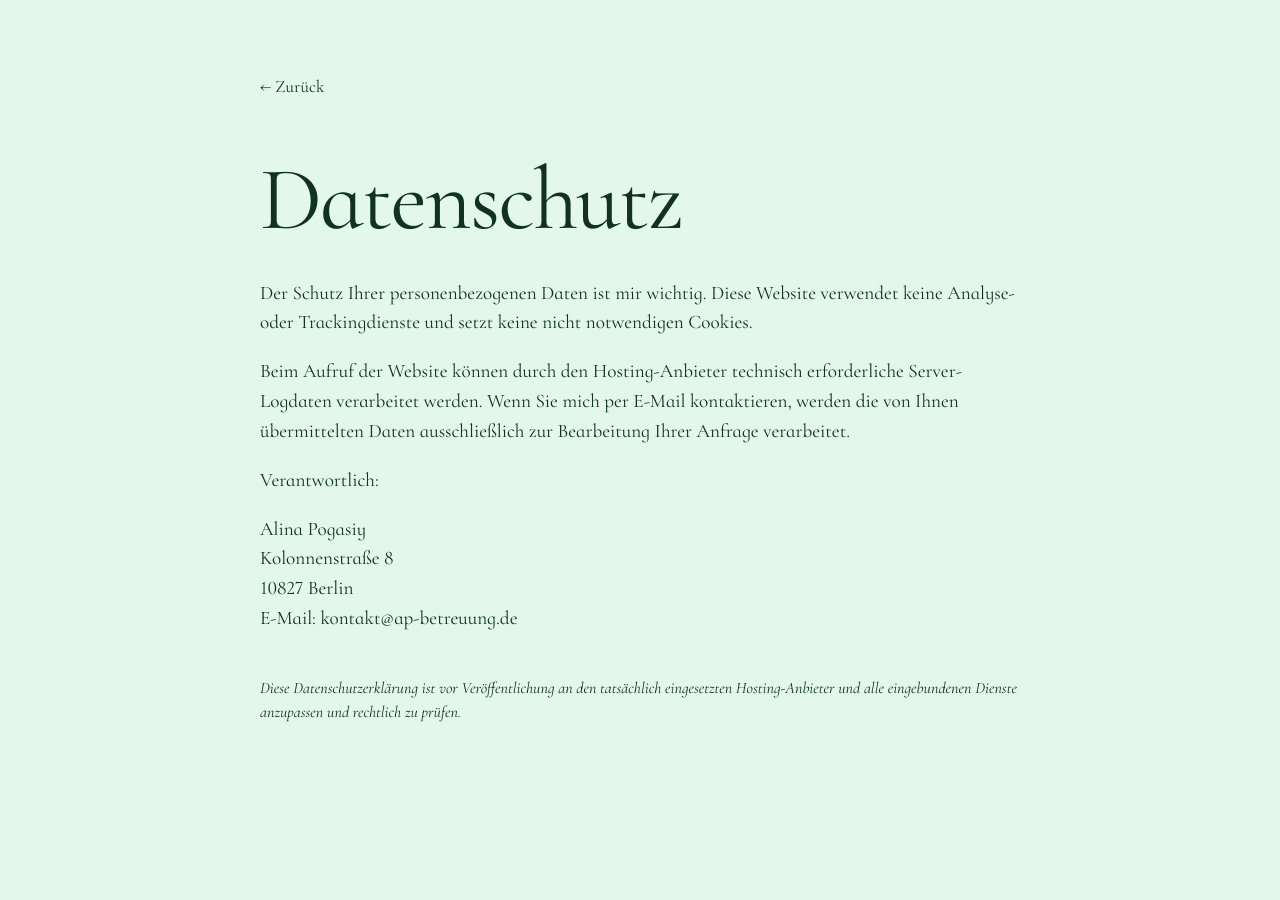
==== datenschutz.html @ 20e81684 "Add files via upload" ====
<!doctype html>
<html lang="de">
<head>
  <meta charset="utf-8">
  <meta name="viewport" content="width=device-width, initial-scale=1">
  <title>Datenschutz | AP Betreuung</title>
  <link rel="preconnect" href="https://fonts.googleapis.com">
  <link rel="preconnect" href="https://fonts.gstatic.com" crossorigin>
  <link href="https://fonts.googleapis.com/css2?family=Cormorant+Infant:wght@400&display=swap" rel="stylesheet">
  <link rel="stylesheet" href="style.css">
</head>
<body>
  <main class="legal-page">
    <a class="back-link" href="index.html">← Zurück</a>
    <h1>Datenschutz</h1>
    <p>Der Schutz Ihrer personenbezogenen Daten ist mir wichtig. Diese Website verwendet keine Analyse- oder Trackingdienste und setzt keine nicht notwendigen Cookies.</p>
    <p>Beim Aufruf der Website können durch den Hosting-Anbieter technisch erforderliche Server-Logdaten verarbeitet werden. Wenn Sie mich per E-Mail kontaktieren, werden die von Ihnen übermittelten Daten ausschließlich zur Bearbeitung Ihrer Anfrage verarbeitet.</p>
    <p>Verantwortlich:</p>
    <p>Alina Pogasiy<br>Kolonnenstraße 8<br>10827 Berlin<br>E-Mail: kontakt@ap-betreuung.de</p>
    <p class="legal-note">Diese Datenschutzerklärung ist vor Veröffentlichung an den tatsächlich eingesetzten Hosting-Anbieter und alle eingebundenen Dienste anzupassen und rechtlich zu prüfen.</p>
  </main>
</body>
</html>
---- style.css ----
:root {
  --mint: #e4f8e9;
  --white: #ffffff;
  --ink: #10321f;
  --line: rgba(16, 50, 31, 0.14);
  --max: 1180px;
}

*,
*::before,
*::after {
  box-sizing: border-box;
  font-family: "Cormorant Infant", Georgia, serif;
  font-weight: 400;
  font-style: normal;
  font-synthesis: none;
}

html {
  scroll-behavior: smooth;
}

body {
  margin: 0;
  color: var(--ink);
  background: var(--mint);
  -webkit-font-smoothing: antialiased;
  text-rendering: geometricPrecision;
}

a {
  color: inherit;
  text-decoration: none;
}

a:hover {
  text-decoration: underline;
  text-underline-offset: 4px;
}

/* Visitenkarte */
.intro {
  min-height: 100vh;
  display: flex;
  align-items: center;
  padding: 58px 36px;
  background: var(--mint);
}

.intro__inner {
  width: min(100%, var(--max));
  margin: 0 auto;
  display: grid;
  grid-template-columns: minmax(0, 1.25fr) minmax(320px, 0.75fr);
  gap: 86px;
  align-items: center;
}

h1,
h2,
p {
  margin-top: 0;
}

h1 {
  margin-bottom: 12px;
  font-size: clamp(3.6rem, 6.5vw, 5.8rem);
  line-height: 1;
  letter-spacing: -0.02em;
}

.intro__role {
  margin-bottom: 8px;
  font-size: clamp(1.65rem, 2.5vw, 2.35rem);
  line-height: 1.1;
}

.intro__qualification {
  margin: 0;
  font-size: clamp(1rem, 1.3vw, 1.2rem);
}

.intro__contact {
  margin-top: 82px;
  display: grid;
  gap: 20px;
  font-size: clamp(1.08rem, 1.5vw, 1.4rem);
  line-height: 1.4;
}

.intro__contact a {
  width: fit-content;
}

.intro__contact p {
  margin: 0;
}

.intro__visuals {
  display: grid;
  justify-items: center;
  gap: 84px;
}

.portrait {
  display: block;
  width: min(100%, 390px);
  aspect-ratio: 1 / 1;
  object-fit: cover;
  object-position: center top;
}

.logo {
  display: block;
  width: 170px;
  max-height: 110px;
  object-fit: contain;
}

/* Inhaltsbereiche */
.section {
  padding: 142px 36px;
}

.section--white {
  background: var(--white);
}

.section--green {
  background: var(--mint);
}

.section__inner {
  width: min(100%, var(--max));
  margin: 0 auto;
  display: grid;
  grid-template-columns: minmax(280px, 0.58fr) minmax(0, 1.42fr);
  gap: 96px;
  align-items: start;
}

h2 {
  margin: 0;
  max-width: 100%;
  font-size: clamp(2.45rem, 3.4vw, 3.6rem);
  line-height: 1.05;
  letter-spacing: -0.02em;
}

.section__content {
  max-width: 720px;
}

.prose {
  display: grid;
  gap: 28px;
}

.prose p,
.lead {
  margin: 0;
  font-size: clamp(1.15rem, 1.55vw, 1.42rem);
  line-height: 1.65;
}

/* Aufgabenbereiche */
.areas {
  margin: 42px 0 0;
  padding: 0;
  list-style: none;
  display: grid;
  gap: 19px;
}

.areas li {
  position: relative;
  padding-left: 26px;
  font-size: clamp(1.08rem, 1.4vw, 1.3rem);
  line-height: 1.45;
}

.areas li::before {
  content: "•";
  position: absolute;
  left: 0;
  top: 0;
  font-size: 1.12em;
}

/* Kontakt */
.contact-grid {
  margin-top: 54px;
  display: grid;
  grid-template-columns: repeat(2, minmax(0, 1fr));
  gap: 42px 56px;
}

.contact-grid div {
  padding-top: 18px;
  border-top: 1px solid var(--line);
}

.contact-grid span {
  display: block;
  margin-bottom: 10px;
  font-size: 0.88rem;
  letter-spacing: 0.14em;
  text-transform: uppercase;
}

.contact-grid a,
.contact-grid p {
  margin: 0;
  font-size: clamp(1.04rem, 1.3vw, 1.22rem);
  line-height: 1.45;
}

.court-note {
  margin: 58px 0 0;
  max-width: 690px;
  font-size: 1.08rem;
  line-height: 1.55;
  font-style: italic;
}

.footer {
  display: flex;
  justify-content: center;
  gap: 18px;
  padding: 40px 20px 48px;
  background: var(--white);
  border-top: 1px solid var(--line);
  font-size: 1.05rem;
}

/* Rechtliche Unterseiten */
.legal-page {
  min-height: 100vh;
  padding: 76px 28px;
  background: var(--mint);
}

.legal-page > * {
  width: min(100%, 760px);
  margin-left: auto;
  margin-right: auto;
}

.legal-page h1 {
  margin-top: 58px;
  margin-bottom: 34px;
  font-size: clamp(3rem, 7vw, 5.6rem);
}

.legal-page p {
  font-size: 1.2rem;
  line-height: 1.55;
}

.back-link {
  display: block;
  font-size: 1.08rem;
}

.legal-note {
  margin-top: 42px;
  font-size: 1rem !important;
  font-style: italic;
}

@media (max-width: 820px) {
  .intro {
    min-height: auto;
    padding: 40px 22px 66px;
  }

  .intro__inner,
  .section__inner {
    grid-template-columns: 1fr;
    gap: 54px;
  }

  .intro__contact {
    margin-top: 50px;
  }

  .intro__visuals {
    grid-template-columns: minmax(0, 1fr) minmax(150px, 0.58fr);
    gap: 28px;
    align-items: end;
  }

  .portrait,
  .logo {
    width: 100%;
  }

  .section {
    padding: 100px 22px;
  }
}

@media (max-width: 560px) {
  h1 {
    font-size: clamp(3rem, 14vw, 4.4rem);
  }

  .intro__role {
    font-size: 1.55rem;
  }

  .intro__visuals,
  .contact-grid {
    grid-template-columns: 1fr;
  }

  .logo {
    width: 170px;
  }
}
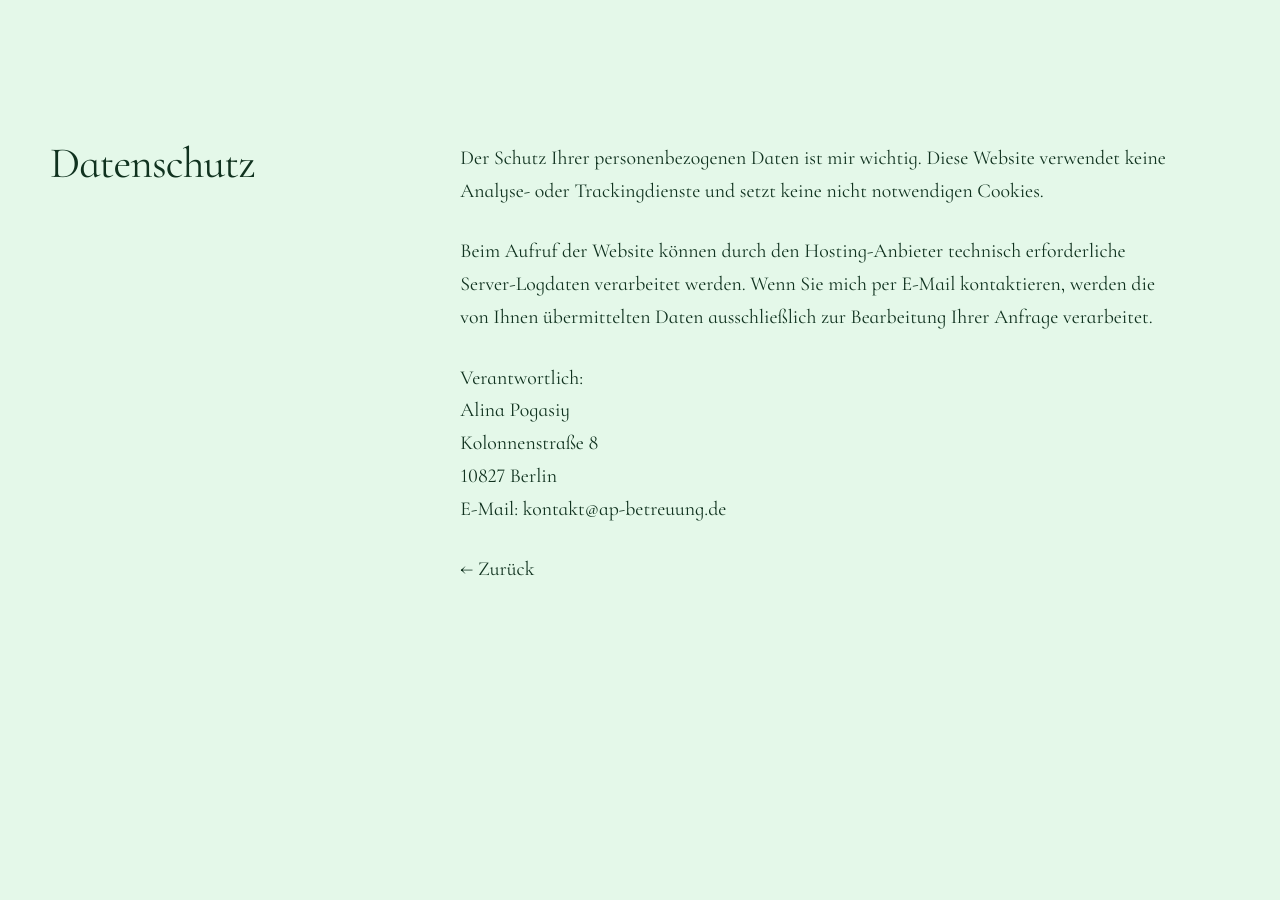
==== commit 36d683c1: "Add files via upload" ====
--- a/datenschutz.html
+++ b/datenschutz.html
@@ -1,23 +1 @@
-<!doctype html>
-<html lang="de">
-<head>
-  <meta charset="utf-8">
-  <meta name="viewport" content="width=device-width, initial-scale=1">
-  <title>Datenschutz | AP Betreuung</title>
-  <link rel="preconnect" href="https://fonts.googleapis.com">
-  <link rel="preconnect" href="https://fonts.gstatic.com" crossorigin>
-  <link href="https://fonts.googleapis.com/css2?family=Cormorant+Infant:wght@400&display=swap" rel="stylesheet">
-  <link rel="stylesheet" href="style.css">
-</head>
-<body>
-  <main class="legal-page">
-    <a class="back-link" href="index.html">← Zurück</a>
-    <h1>Datenschutz</h1>
-    <p>Der Schutz Ihrer personenbezogenen Daten ist mir wichtig. Diese Website verwendet keine Analyse- oder Trackingdienste und setzt keine nicht notwendigen Cookies.</p>
-    <p>Beim Aufruf der Website können durch den Hosting-Anbieter technisch erforderliche Server-Logdaten verarbeitet werden. Wenn Sie mich per E-Mail kontaktieren, werden die von Ihnen übermittelten Daten ausschließlich zur Bearbeitung Ihrer Anfrage verarbeitet.</p>
-    <p>Verantwortlich:</p>
-    <p>Alina Pogasiy<br>Kolonnenstraße 8<br>10827 Berlin<br>E-Mail: kontakt@ap-betreuung.de</p>
-    <p class="legal-note">Diese Datenschutzerklärung ist vor Veröffentlichung an den tatsächlich eingesetzten Hosting-Anbieter und alle eingebundenen Dienste anzupassen und rechtlich zu prüfen.</p>
-  </main>
-</body>
-</html>
+<!doctype html><html lang="de"><head><meta charset="utf-8"><meta name="viewport" content="width=device-width,initial-scale=1"><title>Datenschutz | AP Betreuung</title><link rel="preconnect" href="https://fonts.googleapis.com"><link rel="preconnect" href="https://fonts.gstatic.com" crossorigin><link href="https://fonts.googleapis.com/css2?family=Cormorant+Infant:wght@400&display=swap" rel="stylesheet"><link rel="stylesheet" href="style.css"></head><body><main class="section section--green"><div class="section__inner"><h2>Datenschutz</h2><div class="section__content prose"><p>Der Schutz Ihrer personenbezogenen Daten ist mir wichtig. Diese Website verwendet keine Analyse- oder Trackingdienste und setzt keine nicht notwendigen Cookies.</p><p>Beim Aufruf der Website können durch den Hosting-Anbieter technisch erforderliche Server-Logdaten verarbeitet werden. Wenn Sie mich per E-Mail kontaktieren, werden die von Ihnen übermittelten Daten ausschließlich zur Bearbeitung Ihrer Anfrage verarbeitet.</p><p>Verantwortlich:<br>Alina Pogasiy<br>Kolonnenstraße 8<br>10827 Berlin<br>E-Mail: kontakt@ap-betreuung.de</p><p><a href="index.html">← Zurück</a></p></div></div></main></body></html>
--- a/style.css
+++ b/style.css
@@ -16,9 +16,7 @@
   font-synthesis: none;
 }
 
-html {
-  scroll-behavior: smooth;
-}
+html { scroll-behavior: smooth; }
 
 body {
   margin: 0;
@@ -28,17 +26,9 @@
   text-rendering: geometricPrecision;
 }
 
-a {
-  color: inherit;
-  text-decoration: none;
-}
-
-a:hover {
-  text-decoration: underline;
-  text-underline-offset: 4px;
-}
-
-/* Visitenkarte */
+a { color: inherit; text-decoration: none; }
+a:hover { text-decoration: underline; text-underline-offset: 4px; }
+
 .intro {
   min-height: 100vh;
   display: flex;
@@ -51,19 +41,20 @@
   width: min(100%, var(--max));
   margin: 0 auto;
   display: grid;
-  grid-template-columns: minmax(0, 1.25fr) minmax(320px, 0.75fr);
-  gap: 86px;
-  align-items: center;
-}
-
-h1,
-h2,
-p {
-  margin-top: 0;
-}
+  grid-template-columns: minmax(0, 1.28fr) minmax(320px, 0.72fr);
+  gap: 88px;
+  align-items: start;
+}
+
+.intro__text {
+  display: grid;
+  align-content: start;
+}
+
+h1, h2, p { margin-top: 0; }
 
 h1 {
-  margin-bottom: 12px;
+  margin: 0 0 12px;
   font-size: clamp(3.6rem, 6.5vw, 5.8rem);
   line-height: 1;
   letter-spacing: -0.02em;
@@ -81,54 +72,47 @@
 }
 
 .intro__contact {
-  margin-top: 82px;
+  margin-top: 88px;
   display: grid;
   gap: 20px;
   font-size: clamp(1.08rem, 1.5vw, 1.4rem);
   line-height: 1.4;
 }
 
-.intro__contact a {
-  width: fit-content;
-}
-
-.intro__contact p {
-  margin: 0;
-}
+.intro__contact a { width: fit-content; }
+.intro__contact p { margin: 0; }
 
 .intro__visuals {
   display: grid;
+  grid-template-rows: auto 1fr auto;
   justify-items: center;
-  gap: 84px;
+  min-height: 610px;
 }
 
 .portrait {
+  grid-row: 1;
   display: block;
-  width: min(100%, 390px);
+  width: 310px;
   aspect-ratio: 1 / 1;
   object-fit: cover;
   object-position: center top;
+  margin-top: 2px;
 }
 
 .logo {
+  grid-row: 3;
   display: block;
   width: 170px;
   max-height: 110px;
   object-fit: contain;
+  align-self: end;
+  margin-bottom: 4px;
 }
 
 /* Inhaltsbereiche */
-.section {
-  padding: 142px 36px;
-}
-
-.section--white {
-  background: var(--white);
-}
-
-.section--green {
-  background: var(--mint);
-}
+.section { padding: 142px 36px; }
+.section--white { background: var(--white); }
+.section--green { background: var(--mint); }
 
 .section__inner {
   width: min(100%, var(--max));
@@ -147,14 +131,8 @@
   letter-spacing: -0.02em;
 }
 
-.section__content {
-  max-width: 720px;
-}
-
-.prose {
-  display: grid;
-  gap: 28px;
-}
+.section__content { max-width: 720px; }
+.prose { display: grid; gap: 28px; }
 
 .prose p,
 .lead {
@@ -163,7 +141,6 @@
   line-height: 1.65;
 }
 
-/* Aufgabenbereiche */
 .areas {
   margin: 42px 0 0;
   padding: 0;
@@ -187,7 +164,6 @@
   font-size: 1.12em;
 }
 
-/* Kontakt */
 .contact-grid {
   margin-top: 54px;
   display: grid;
@@ -233,41 +209,6 @@
   font-size: 1.05rem;
 }
 
-/* Rechtliche Unterseiten */
-.legal-page {
-  min-height: 100vh;
-  padding: 76px 28px;
-  background: var(--mint);
-}
-
-.legal-page > * {
-  width: min(100%, 760px);
-  margin-left: auto;
-  margin-right: auto;
-}
-
-.legal-page h1 {
-  margin-top: 58px;
-  margin-bottom: 34px;
-  font-size: clamp(3rem, 7vw, 5.6rem);
-}
-
-.legal-page p {
-  font-size: 1.2rem;
-  line-height: 1.55;
-}
-
-.back-link {
-  display: block;
-  font-size: 1.08rem;
-}
-
-.legal-note {
-  margin-top: 42px;
-  font-size: 1rem !important;
-  font-style: italic;
-}
-
 @media (max-width: 820px) {
   .intro {
     min-height: auto;
@@ -280,41 +221,30 @@
     gap: 54px;
   }
 
-  .intro__contact {
-    margin-top: 50px;
-  }
+  .intro__contact { margin-top: 50px; }
 
   .intro__visuals {
+    min-height: auto;
     grid-template-columns: minmax(0, 1fr) minmax(150px, 0.58fr);
+    grid-template-rows: auto;
     gap: 28px;
     align-items: end;
   }
 
   .portrait,
   .logo {
+    grid-row: auto;
     width: 100%;
-  }
-
-  .section {
-    padding: 100px 22px;
-  }
+    margin: 0;
+  }
+
+  .section { padding: 100px 22px; }
 }
 
 @media (max-width: 560px) {
-  h1 {
-    font-size: clamp(3rem, 14vw, 4.4rem);
-  }
-
-  .intro__role {
-    font-size: 1.55rem;
-  }
-
+  h1 { font-size: clamp(3rem, 14vw, 4.4rem); }
+  .intro__role { font-size: 1.55rem; }
   .intro__visuals,
-  .contact-grid {
-    grid-template-columns: 1fr;
-  }
-
-  .logo {
-    width: 170px;
-  }
-}
+  .contact-grid { grid-template-columns: 1fr; }
+  .logo { width: 170px; }
+}
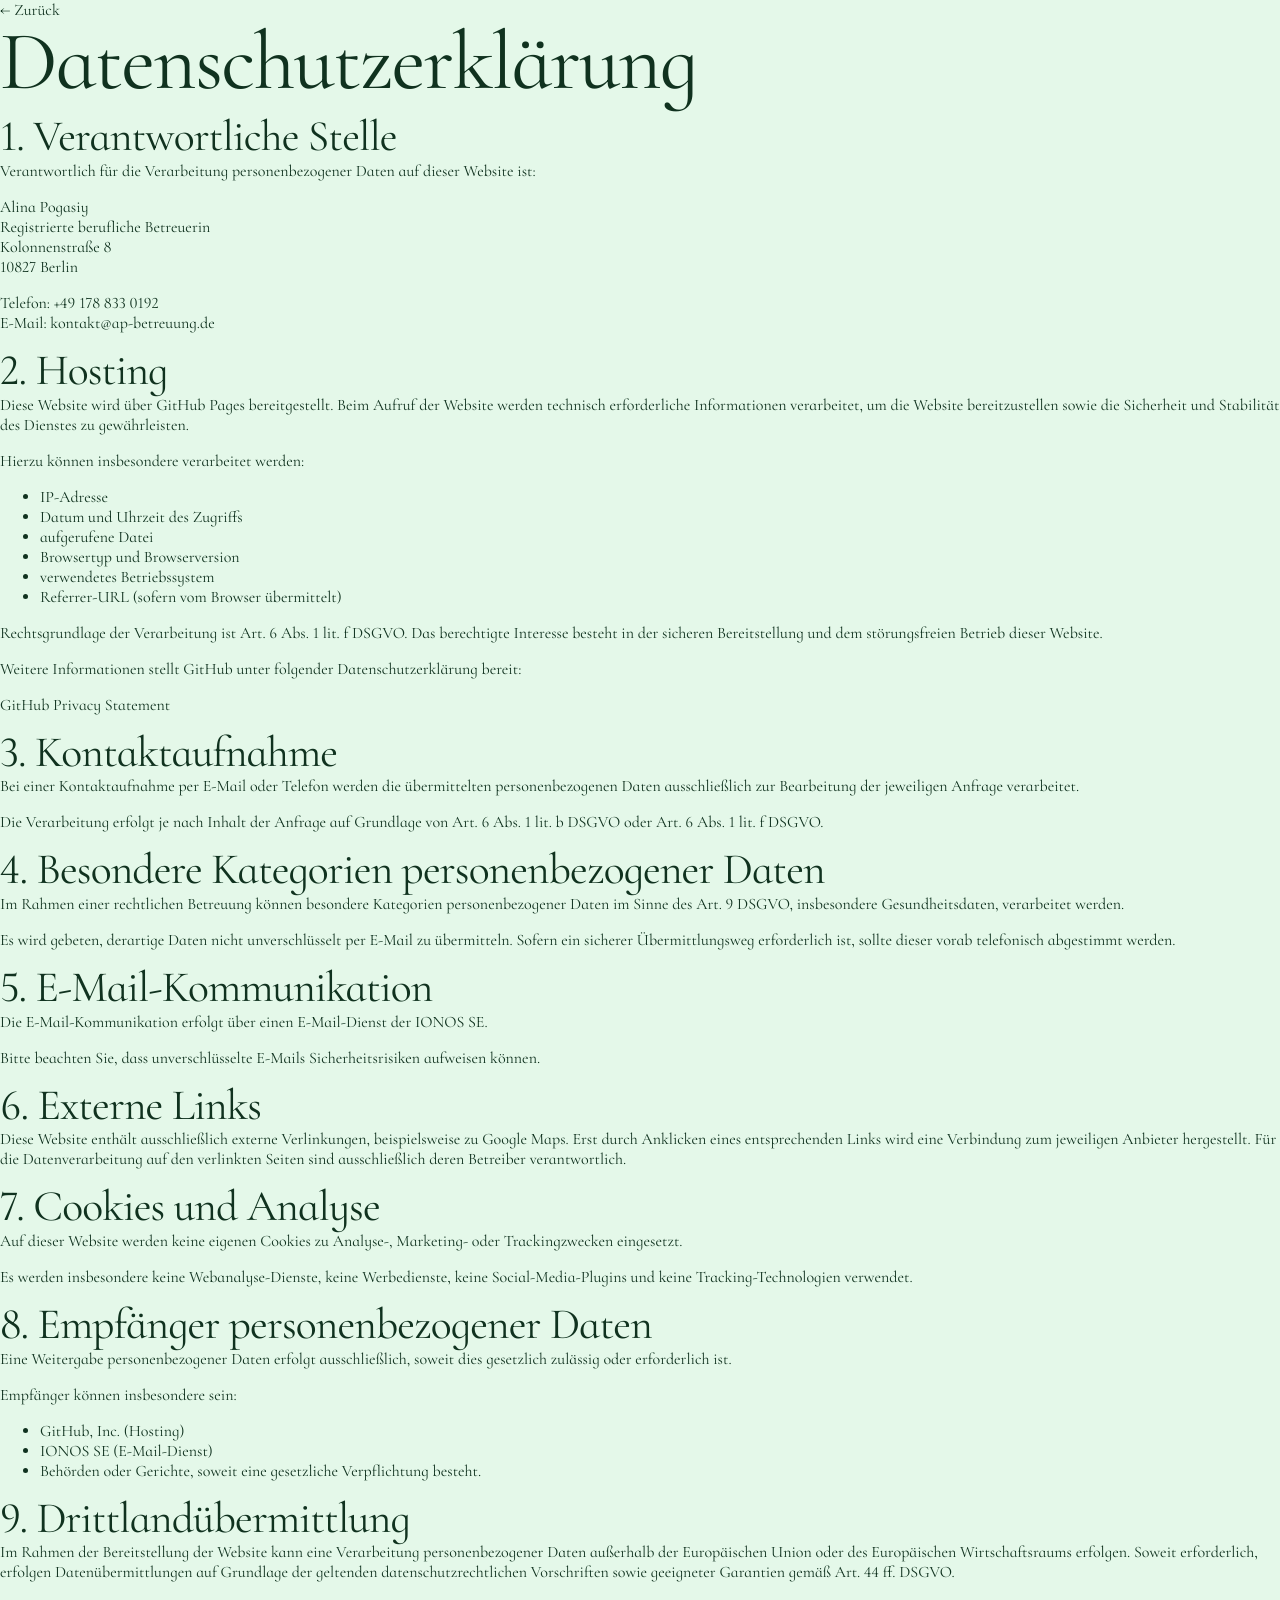
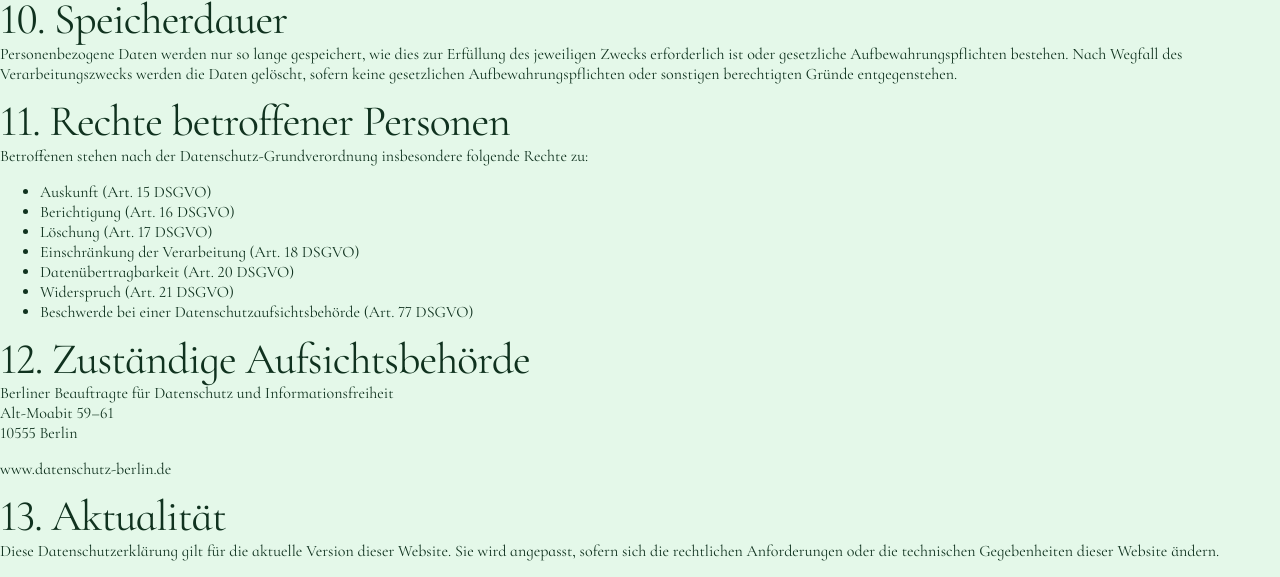
==== commit d504e8a8: "Update datenschutz.html" ====
--- a/datenschutz.html
+++ b/datenschutz.html
@@ -1 +1,201 @@
-<!doctype html><html lang="de"><head><meta charset="utf-8"><meta name="viewport" content="width=device-width,initial-scale=1"><title>Datenschutz | AP Betreuung</title><link rel="preconnect" href="https://fonts.googleapis.com"><link rel="preconnect" href="https://fonts.gstatic.com" crossorigin><link href="https://fonts.googleapis.com/css2?family=Cormorant+Infant:wght@400&display=swap" rel="stylesheet"><link rel="stylesheet" href="style.css"></head><body><main class="section section--green"><div class="section__inner"><h2>Datenschutz</h2><div class="section__content prose"><p>Der Schutz Ihrer personenbezogenen Daten ist mir wichtig. Diese Website verwendet keine Analyse- oder Trackingdienste und setzt keine nicht notwendigen Cookies.</p><p>Beim Aufruf der Website können durch den Hosting-Anbieter technisch erforderliche Server-Logdaten verarbeitet werden. Wenn Sie mich per E-Mail kontaktieren, werden die von Ihnen übermittelten Daten ausschließlich zur Bearbeitung Ihrer Anfrage verarbeitet.</p><p>Verantwortlich:<br>Alina Pogasiy<br>Kolonnenstraße 8<br>10827 Berlin<br>E-Mail: kontakt@ap-betreuung.de</p><p><a href="index.html">← Zurück</a></p></div></div></main></body></html>+<!doctype html>
+<html lang="de">
+<head>
+    <meta charset="utf-8">
+    <meta name="viewport" content="width=device-width, initial-scale=1">
+    <title>Datenschutzerklärung | AP Betreuung</title>
+    <link rel="stylesheet" href="style.css">
+</head>
+
+<body>
+
+<main class="legal-page">
+
+<a class="back-link" href="index.html">← Zurück</a>
+
+<h1>Datenschutzerklärung</h1>
+
+<h2>1. Verantwortliche Stelle</h2>
+
+<p>
+Verantwortlich für die Verarbeitung personenbezogener Daten auf dieser Website ist:
+</p>
+
+<p>
+<strong>Alina Pogasiy</strong><br>
+Registrierte berufliche Betreuerin<br>
+Kolonnenstraße 8<br>
+10827 Berlin
+</p>
+
+<p>
+Telefon: +49 178 833 0192<br>
+E-Mail: kontakt@ap-betreuung.de
+</p>
+
+
+<h2>2. Hosting</h2>
+
+<p>
+Diese Website wird über <strong>GitHub Pages</strong> bereitgestellt.
+Beim Aufruf der Website werden technisch erforderliche Informationen verarbeitet, um die Website bereitzustellen sowie die Sicherheit und Stabilität des Dienstes zu gewährleisten.
+</p>
+
+<p>
+Hierzu können insbesondere verarbeitet werden:
+</p>
+
+<ul>
+<li>IP-Adresse</li>
+<li>Datum und Uhrzeit des Zugriffs</li>
+<li>aufgerufene Datei</li>
+<li>Browsertyp und Browserversion</li>
+<li>verwendetes Betriebssystem</li>
+<li>Referrer-URL (sofern vom Browser übermittelt)</li>
+</ul>
+
+<p>
+Rechtsgrundlage der Verarbeitung ist Art. 6 Abs. 1 lit. f DSGVO.
+Das berechtigte Interesse besteht in der sicheren Bereitstellung und dem störungsfreien Betrieb dieser Website.
+</p>
+
+<p>
+Weitere Informationen stellt GitHub unter folgender Datenschutzerklärung bereit:
+</p>
+
+<p>
+<a href="https://docs.github.com/de/site-policy/privacy-policies/github-general-privacy-statement" target="_blank" rel="noopener">
+GitHub Privacy Statement
+</a>
+</p>
+
+
+<h2>3. Kontaktaufnahme</h2>
+
+<p>
+Bei einer Kontaktaufnahme per E-Mail oder Telefon werden die übermittelten personenbezogenen Daten ausschließlich zur Bearbeitung der jeweiligen Anfrage verarbeitet.
+</p>
+
+<p>
+Die Verarbeitung erfolgt je nach Inhalt der Anfrage auf Grundlage von Art. 6 Abs. 1 lit. b DSGVO oder Art. 6 Abs. 1 lit. f DSGVO.
+</p>
+
+
+<h2>4. Besondere Kategorien personenbezogener Daten</h2>
+
+<p>
+Im Rahmen einer rechtlichen Betreuung können besondere Kategorien personenbezogener Daten im Sinne des Art. 9 DSGVO, insbesondere Gesundheitsdaten, verarbeitet werden.
+</p>
+
+<p>
+Es wird gebeten, derartige Daten nicht unverschlüsselt per E-Mail zu übermitteln. Sofern ein sicherer Übermittlungsweg erforderlich ist, sollte dieser vorab telefonisch abgestimmt werden.
+</p>
+
+
+<h2>5. E-Mail-Kommunikation</h2>
+
+<p>
+Die E-Mail-Kommunikation erfolgt über einen E-Mail-Dienst der IONOS SE.
+</p>
+
+<p>
+Bitte beachten Sie, dass unverschlüsselte E-Mails Sicherheitsrisiken aufweisen können.
+</p>
+
+
+<h2>6. Externe Links</h2>
+
+<p>
+Diese Website enthält ausschließlich externe Verlinkungen, beispielsweise zu Google Maps.
+Erst durch Anklicken eines entsprechenden Links wird eine Verbindung zum jeweiligen Anbieter hergestellt.
+Für die Datenverarbeitung auf den verlinkten Seiten sind ausschließlich deren Betreiber verantwortlich.
+</p>
+
+
+<h2>7. Cookies und Analyse</h2>
+
+<p>
+Auf dieser Website werden keine eigenen Cookies zu Analyse-, Marketing- oder Trackingzwecken eingesetzt.
+</p>
+
+<p>
+Es werden insbesondere keine Webanalyse-Dienste, keine Werbedienste, keine Social-Media-Plugins und keine Tracking-Technologien verwendet.
+</p>
+
+
+<h2>8. Empfänger personenbezogener Daten</h2>
+
+<p>
+Eine Weitergabe personenbezogener Daten erfolgt ausschließlich, soweit dies gesetzlich zulässig oder erforderlich ist.
+</p>
+
+<p>
+Empfänger können insbesondere sein:
+</p>
+
+<ul>
+<li>GitHub, Inc. (Hosting)</li>
+<li>IONOS SE (E-Mail-Dienst)</li>
+<li>Behörden oder Gerichte, soweit eine gesetzliche Verpflichtung besteht.</li>
+</ul>
+
+
+<h2>9. Drittlandübermittlung</h2>
+
+<p>
+Im Rahmen der Bereitstellung der Website kann eine Verarbeitung personenbezogener Daten außerhalb der Europäischen Union oder des Europäischen Wirtschaftsraums erfolgen.
+Soweit erforderlich, erfolgen Datenübermittlungen auf Grundlage der geltenden datenschutzrechtlichen Vorschriften sowie geeigneter Garantien gemäß Art. 44 ff. DSGVO.
+</p>
+
+
+<h2>10. Speicherdauer</h2>
+
+<p>
+Personenbezogene Daten werden nur so lange gespeichert, wie dies zur Erfüllung des jeweiligen Zwecks erforderlich ist oder gesetzliche Aufbewahrungspflichten bestehen.
+Nach Wegfall des Verarbeitungszwecks werden die Daten gelöscht, sofern keine gesetzlichen Aufbewahrungspflichten oder sonstigen berechtigten Gründe entgegenstehen.
+</p>
+
+
+<h2>11. Rechte betroffener Personen</h2>
+
+<p>
+Betroffenen stehen nach der Datenschutz-Grundverordnung insbesondere folgende Rechte zu:
+</p>
+
+<ul>
+<li>Auskunft (Art. 15 DSGVO)</li>
+<li>Berichtigung (Art. 16 DSGVO)</li>
+<li>Löschung (Art. 17 DSGVO)</li>
+<li>Einschränkung der Verarbeitung (Art. 18 DSGVO)</li>
+<li>Datenübertragbarkeit (Art. 20 DSGVO)</li>
+<li>Widerspruch (Art. 21 DSGVO)</li>
+<li>Beschwerde bei einer Datenschutzaufsichtsbehörde (Art. 77 DSGVO)</li>
+</ul>
+
+
+<h2>12. Zuständige Aufsichtsbehörde</h2>
+
+<p>
+Berliner Beauftragte für Datenschutz und Informationsfreiheit<br>
+Alt-Moabit 59–61<br>
+10555 Berlin
+</p>
+
+<p>
+<a href="https://www.datenschutz-berlin.de" target="_blank" rel="noopener">
+www.datenschutz-berlin.de
+</a>
+</p>
+
+
+<h2>13. Aktualität</h2>
+
+<p>
+Diese Datenschutzerklärung gilt für die aktuelle Version dieser Website.
+Sie wird angepasst, sofern sich die rechtlichen Anforderungen oder die technischen Gegebenheiten dieser Website ändern.
+</p>
+
+</main>
+
+</body>
+</html>
--- a/style.css
+++ b/style.css
@@ -1,4 +1,10 @@
-:root {
+@font-face {
+  font-family: "Cormorant Infant";
+  src: url("CormorantInfant-VariableFont_wght.ttf") format("truetype");
+  font-weight: 100 900;
+  font-style: normal;
+  font-display: swap;
+}:root {
   --mint: #e4f8e9;
   --white: #ffffff;
   --ink: #10321f;
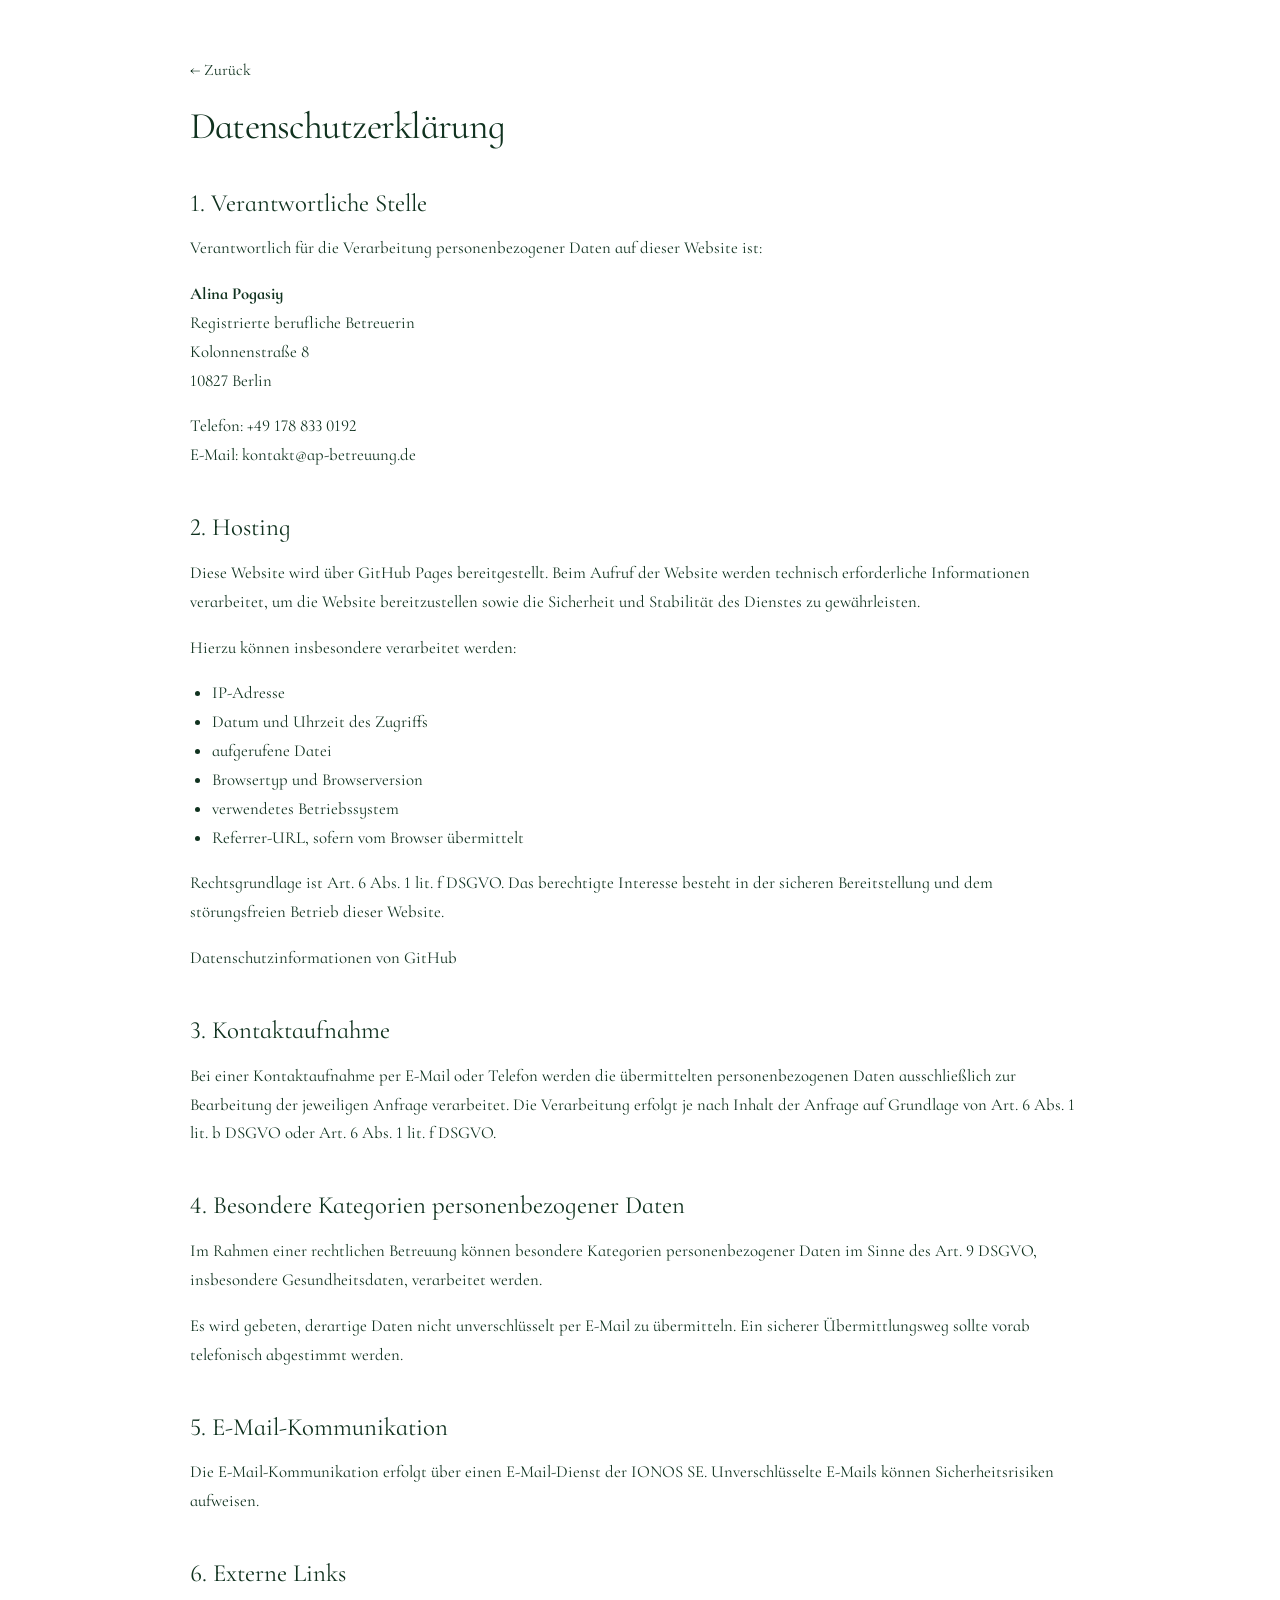
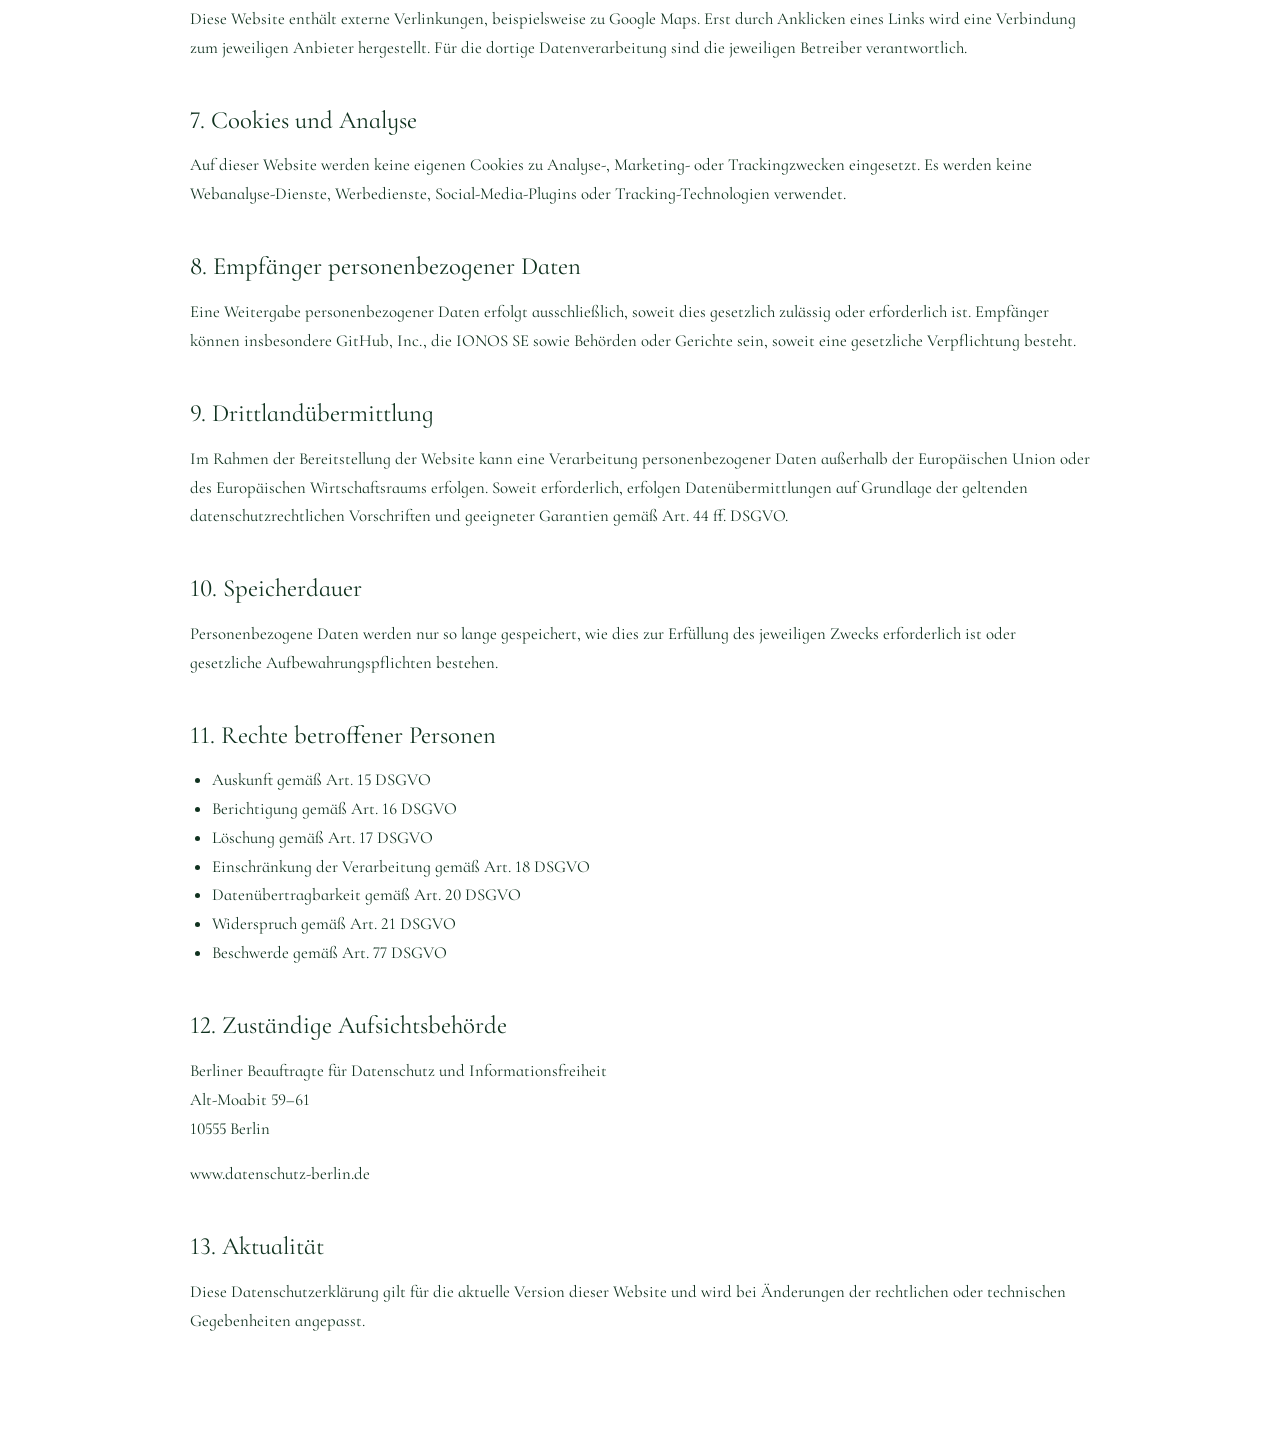
==== commit 6cac060e: "Add files via upload" ====
--- a/datenschutz.html
+++ b/datenschutz.html
@@ -1,201 +1,83 @@
 <!doctype html>
 <html lang="de">
 <head>
-    <meta charset="utf-8">
-    <meta name="viewport" content="width=device-width, initial-scale=1">
-    <title>Datenschutzerklärung | AP Betreuung</title>
-    <link rel="stylesheet" href="style.css">
+  <meta charset="utf-8">
+  <meta name="viewport" content="width=device-width, initial-scale=1">
+  <title>Datenschutzerklärung | AP Betreuung</title>
+  <link rel="stylesheet" href="style.css">
 </head>
+<body>
+  <main class="legal-page">
+    <a class="back-link" href="index.html">← Zurück</a>
+    <h1>Datenschutzerklärung</h1>
 
-<body>
+    <h2>1. Verantwortliche Stelle</h2>
+    <p>Verantwortlich für die Verarbeitung personenbezogener Daten auf dieser Website ist:</p>
+    <p><strong>Alina Pogasiy</strong><br>
+    Registrierte berufliche Betreuerin<br>
+    Kolonnenstraße 8<br>
+    10827 Berlin</p>
+    <p>Telefon: +49 178 833 0192<br>
+    E-Mail: kontakt@ap-betreuung.de</p>
 
-<main class="legal-page">
+    <h2>2. Hosting</h2>
+    <p>Diese Website wird über GitHub Pages bereitgestellt. Beim Aufruf der Website werden technisch erforderliche Informationen verarbeitet, um die Website bereitzustellen sowie die Sicherheit und Stabilität des Dienstes zu gewährleisten.</p>
+    <p>Hierzu können insbesondere verarbeitet werden:</p>
+    <ul>
+      <li>IP-Adresse</li>
+      <li>Datum und Uhrzeit des Zugriffs</li>
+      <li>aufgerufene Datei</li>
+      <li>Browsertyp und Browserversion</li>
+      <li>verwendetes Betriebssystem</li>
+      <li>Referrer-URL, sofern vom Browser übermittelt</li>
+    </ul>
+    <p>Rechtsgrundlage ist Art. 6 Abs. 1 lit. f DSGVO. Das berechtigte Interesse besteht in der sicheren Bereitstellung und dem störungsfreien Betrieb dieser Website.</p>
+    <p><a href="https://docs.github.com/de/site-policy/privacy-policies/github-general-privacy-statement" target="_blank" rel="noopener">Datenschutzinformationen von GitHub</a></p>
 
-<a class="back-link" href="index.html">← Zurück</a>
+    <h2>3. Kontaktaufnahme</h2>
+    <p>Bei einer Kontaktaufnahme per E-Mail oder Telefon werden die übermittelten personenbezogenen Daten ausschließlich zur Bearbeitung der jeweiligen Anfrage verarbeitet. Die Verarbeitung erfolgt je nach Inhalt der Anfrage auf Grundlage von Art. 6 Abs. 1 lit. b DSGVO oder Art. 6 Abs. 1 lit. f DSGVO.</p>
 
-<h1>Datenschutzerklärung</h1>
+    <h2>4. Besondere Kategorien personenbezogener Daten</h2>
+    <p>Im Rahmen einer rechtlichen Betreuung können besondere Kategorien personenbezogener Daten im Sinne des Art. 9 DSGVO, insbesondere Gesundheitsdaten, verarbeitet werden.</p>
+    <p>Es wird gebeten, derartige Daten nicht unverschlüsselt per E-Mail zu übermitteln. Ein sicherer Übermittlungsweg sollte vorab telefonisch abgestimmt werden.</p>
 
-<h2>1. Verantwortliche Stelle</h2>
+    <h2>5. E-Mail-Kommunikation</h2>
+    <p>Die E-Mail-Kommunikation erfolgt über einen E-Mail-Dienst der IONOS SE. Unverschlüsselte E-Mails können Sicherheitsrisiken aufweisen.</p>
 
-<p>
-Verantwortlich für die Verarbeitung personenbezogener Daten auf dieser Website ist:
-</p>
+    <h2>6. Externe Links</h2>
+    <p>Diese Website enthält externe Verlinkungen, beispielsweise zu Google Maps. Erst durch Anklicken eines Links wird eine Verbindung zum jeweiligen Anbieter hergestellt. Für die dortige Datenverarbeitung sind die jeweiligen Betreiber verantwortlich.</p>
 
-<p>
-<strong>Alina Pogasiy</strong><br>
-Registrierte berufliche Betreuerin<br>
-Kolonnenstraße 8<br>
-10827 Berlin
-</p>
+    <h2>7. Cookies und Analyse</h2>
+    <p>Auf dieser Website werden keine eigenen Cookies zu Analyse-, Marketing- oder Trackingzwecken eingesetzt. Es werden keine Webanalyse-Dienste, Werbedienste, Social-Media-Plugins oder Tracking-Technologien verwendet.</p>
 
-<p>
-Telefon: +49 178 833 0192<br>
-E-Mail: kontakt@ap-betreuung.de
-</p>
+    <h2>8. Empfänger personenbezogener Daten</h2>
+    <p>Eine Weitergabe personenbezogener Daten erfolgt ausschließlich, soweit dies gesetzlich zulässig oder erforderlich ist. Empfänger können insbesondere GitHub, Inc., die IONOS SE sowie Behörden oder Gerichte sein, soweit eine gesetzliche Verpflichtung besteht.</p>
 
+    <h2>9. Drittlandübermittlung</h2>
+    <p>Im Rahmen der Bereitstellung der Website kann eine Verarbeitung personenbezogener Daten außerhalb der Europäischen Union oder des Europäischen Wirtschaftsraums erfolgen. Soweit erforderlich, erfolgen Datenübermittlungen auf Grundlage der geltenden datenschutzrechtlichen Vorschriften und geeigneter Garantien gemäß Art. 44 ff. DSGVO.</p>
 
-<h2>2. Hosting</h2>
+    <h2>10. Speicherdauer</h2>
+    <p>Personenbezogene Daten werden nur so lange gespeichert, wie dies zur Erfüllung des jeweiligen Zwecks erforderlich ist oder gesetzliche Aufbewahrungspflichten bestehen.</p>
 
-<p>
-Diese Website wird über <strong>GitHub Pages</strong> bereitgestellt.
-Beim Aufruf der Website werden technisch erforderliche Informationen verarbeitet, um die Website bereitzustellen sowie die Sicherheit und Stabilität des Dienstes zu gewährleisten.
-</p>
+    <h2>11. Rechte betroffener Personen</h2>
+    <ul>
+      <li>Auskunft gemäß Art. 15 DSGVO</li>
+      <li>Berichtigung gemäß Art. 16 DSGVO</li>
+      <li>Löschung gemäß Art. 17 DSGVO</li>
+      <li>Einschränkung der Verarbeitung gemäß Art. 18 DSGVO</li>
+      <li>Datenübertragbarkeit gemäß Art. 20 DSGVO</li>
+      <li>Widerspruch gemäß Art. 21 DSGVO</li>
+      <li>Beschwerde gemäß Art. 77 DSGVO</li>
+    </ul>
 
-<p>
-Hierzu können insbesondere verarbeitet werden:
-</p>
+    <h2>12. Zuständige Aufsichtsbehörde</h2>
+    <p>Berliner Beauftragte für Datenschutz und Informationsfreiheit<br>
+    Alt-Moabit 59–61<br>
+    10555 Berlin</p>
+    <p><a href="https://www.datenschutz-berlin.de" target="_blank" rel="noopener">www.datenschutz-berlin.de</a></p>
 
-<ul>
-<li>IP-Adresse</li>
-<li>Datum und Uhrzeit des Zugriffs</li>
-<li>aufgerufene Datei</li>
-<li>Browsertyp und Browserversion</li>
-<li>verwendetes Betriebssystem</li>
-<li>Referrer-URL (sofern vom Browser übermittelt)</li>
-</ul>
-
-<p>
-Rechtsgrundlage der Verarbeitung ist Art. 6 Abs. 1 lit. f DSGVO.
-Das berechtigte Interesse besteht in der sicheren Bereitstellung und dem störungsfreien Betrieb dieser Website.
-</p>
-
-<p>
-Weitere Informationen stellt GitHub unter folgender Datenschutzerklärung bereit:
-</p>
-
-<p>
-<a href="https://docs.github.com/de/site-policy/privacy-policies/github-general-privacy-statement" target="_blank" rel="noopener">
-GitHub Privacy Statement
-</a>
-</p>
-
-
-<h2>3. Kontaktaufnahme</h2>
-
-<p>
-Bei einer Kontaktaufnahme per E-Mail oder Telefon werden die übermittelten personenbezogenen Daten ausschließlich zur Bearbeitung der jeweiligen Anfrage verarbeitet.
-</p>
-
-<p>
-Die Verarbeitung erfolgt je nach Inhalt der Anfrage auf Grundlage von Art. 6 Abs. 1 lit. b DSGVO oder Art. 6 Abs. 1 lit. f DSGVO.
-</p>
-
-
-<h2>4. Besondere Kategorien personenbezogener Daten</h2>
-
-<p>
-Im Rahmen einer rechtlichen Betreuung können besondere Kategorien personenbezogener Daten im Sinne des Art. 9 DSGVO, insbesondere Gesundheitsdaten, verarbeitet werden.
-</p>
-
-<p>
-Es wird gebeten, derartige Daten nicht unverschlüsselt per E-Mail zu übermitteln. Sofern ein sicherer Übermittlungsweg erforderlich ist, sollte dieser vorab telefonisch abgestimmt werden.
-</p>
-
-
-<h2>5. E-Mail-Kommunikation</h2>
-
-<p>
-Die E-Mail-Kommunikation erfolgt über einen E-Mail-Dienst der IONOS SE.
-</p>
-
-<p>
-Bitte beachten Sie, dass unverschlüsselte E-Mails Sicherheitsrisiken aufweisen können.
-</p>
-
-
-<h2>6. Externe Links</h2>
-
-<p>
-Diese Website enthält ausschließlich externe Verlinkungen, beispielsweise zu Google Maps.
-Erst durch Anklicken eines entsprechenden Links wird eine Verbindung zum jeweiligen Anbieter hergestellt.
-Für die Datenverarbeitung auf den verlinkten Seiten sind ausschließlich deren Betreiber verantwortlich.
-</p>
-
-
-<h2>7. Cookies und Analyse</h2>
-
-<p>
-Auf dieser Website werden keine eigenen Cookies zu Analyse-, Marketing- oder Trackingzwecken eingesetzt.
-</p>
-
-<p>
-Es werden insbesondere keine Webanalyse-Dienste, keine Werbedienste, keine Social-Media-Plugins und keine Tracking-Technologien verwendet.
-</p>
-
-
-<h2>8. Empfänger personenbezogener Daten</h2>
-
-<p>
-Eine Weitergabe personenbezogener Daten erfolgt ausschließlich, soweit dies gesetzlich zulässig oder erforderlich ist.
-</p>
-
-<p>
-Empfänger können insbesondere sein:
-</p>
-
-<ul>
-<li>GitHub, Inc. (Hosting)</li>
-<li>IONOS SE (E-Mail-Dienst)</li>
-<li>Behörden oder Gerichte, soweit eine gesetzliche Verpflichtung besteht.</li>
-</ul>
-
-
-<h2>9. Drittlandübermittlung</h2>
-
-<p>
-Im Rahmen der Bereitstellung der Website kann eine Verarbeitung personenbezogener Daten außerhalb der Europäischen Union oder des Europäischen Wirtschaftsraums erfolgen.
-Soweit erforderlich, erfolgen Datenübermittlungen auf Grundlage der geltenden datenschutzrechtlichen Vorschriften sowie geeigneter Garantien gemäß Art. 44 ff. DSGVO.
-</p>
-
-
-<h2>10. Speicherdauer</h2>
-
-<p>
-Personenbezogene Daten werden nur so lange gespeichert, wie dies zur Erfüllung des jeweiligen Zwecks erforderlich ist oder gesetzliche Aufbewahrungspflichten bestehen.
-Nach Wegfall des Verarbeitungszwecks werden die Daten gelöscht, sofern keine gesetzlichen Aufbewahrungspflichten oder sonstigen berechtigten Gründe entgegenstehen.
-</p>
-
-
-<h2>11. Rechte betroffener Personen</h2>
-
-<p>
-Betroffenen stehen nach der Datenschutz-Grundverordnung insbesondere folgende Rechte zu:
-</p>
-
-<ul>
-<li>Auskunft (Art. 15 DSGVO)</li>
-<li>Berichtigung (Art. 16 DSGVO)</li>
-<li>Löschung (Art. 17 DSGVO)</li>
-<li>Einschränkung der Verarbeitung (Art. 18 DSGVO)</li>
-<li>Datenübertragbarkeit (Art. 20 DSGVO)</li>
-<li>Widerspruch (Art. 21 DSGVO)</li>
-<li>Beschwerde bei einer Datenschutzaufsichtsbehörde (Art. 77 DSGVO)</li>
-</ul>
-
-
-<h2>12. Zuständige Aufsichtsbehörde</h2>
-
-<p>
-Berliner Beauftragte für Datenschutz und Informationsfreiheit<br>
-Alt-Moabit 59–61<br>
-10555 Berlin
-</p>
-
-<p>
-<a href="https://www.datenschutz-berlin.de" target="_blank" rel="noopener">
-www.datenschutz-berlin.de
-</a>
-</p>
-
-
-<h2>13. Aktualität</h2>
-
-<p>
-Diese Datenschutzerklärung gilt für die aktuelle Version dieser Website.
-Sie wird angepasst, sofern sich die rechtlichen Anforderungen oder die technischen Gegebenheiten dieser Website ändern.
-</p>
-
-</main>
-
+    <h2>13. Aktualität</h2>
+    <p>Diese Datenschutzerklärung gilt für die aktuelle Version dieser Website und wird bei Änderungen der rechtlichen oder technischen Gegebenheiten angepasst.</p>
+  </main>
 </body>
 </html>
--- a/style.css
+++ b/style.css
@@ -4,161 +4,165 @@
   font-weight: 100 900;
   font-style: normal;
   font-display: swap;
-}:root {
+}
+
+:root {
   --mint: #e4f8e9;
   --white: #ffffff;
   --ink: #10321f;
-  --line: rgba(16, 50, 31, 0.14);
+  --line: rgba(16,50,31,.15);
   --max: 1180px;
 }
 
-*,
-*::before,
-*::after {
+* {
   box-sizing: border-box;
+}
+
+html {
+  scroll-behavior: smooth;
+}
+
+body {
+  margin: 0;
+  background: var(--mint);
+  color: var(--ink);
   font-family: "Cormorant Infant", Georgia, serif;
   font-weight: 400;
-  font-style: normal;
-  font-synthesis: none;
-}
-
-html { scroll-behavior: smooth; }
-
-body {
-  margin: 0;
-  color: var(--ink);
-  background: var(--mint);
   -webkit-font-smoothing: antialiased;
-  text-rendering: geometricPrecision;
-}
-
-a { color: inherit; text-decoration: none; }
-a:hover { text-decoration: underline; text-underline-offset: 4px; }
-
+}
+
+a {
+  color: inherit;
+  text-decoration: none;
+}
+
+a:hover {
+  text-decoration: underline;
+  text-underline-offset: 4px;
+}
+
+/* Startbereich */
 .intro {
   min-height: 100vh;
   display: flex;
   align-items: center;
-  padding: 58px 36px;
+  padding: 56px 36px;
   background: var(--mint);
 }
 
-.intro__inner {
+.intro-inner {
   width: min(100%, var(--max));
-  margin: 0 auto;
-  display: grid;
-  grid-template-columns: minmax(0, 1.28fr) minmax(320px, 0.72fr);
-  gap: 88px;
+  margin: auto;
+  display: grid;
+  grid-template-columns: minmax(0, 1.25fr) minmax(300px, .75fr);
+  gap: 90px;
   align-items: start;
 }
-
-.intro__text {
-  display: grid;
-  align-content: start;
-}
-
-h1, h2, p { margin-top: 0; }
 
 h1 {
   margin: 0 0 12px;
-  font-size: clamp(3.6rem, 6.5vw, 5.8rem);
+  font-size: clamp(3.6rem, 6.4vw, 5.75rem);
   line-height: 1;
-  letter-spacing: -0.02em;
-}
-
-.intro__role {
-  margin-bottom: 8px;
-  font-size: clamp(1.65rem, 2.5vw, 2.35rem);
-  line-height: 1.1;
-}
-
-.intro__qualification {
+  font-weight: 400;
+  letter-spacing: -.02em;
+}
+
+.role {
+  margin: 0 0 8px;
+  font-size: clamp(1.65rem, 2.4vw, 2.25rem);
+}
+
+.qualification {
   margin: 0;
-  font-size: clamp(1rem, 1.3vw, 1.2rem);
-}
-
-.intro__contact {
-  margin-top: 88px;
+  font-size: clamp(1rem, 1.25vw, 1.18rem);
+}
+
+.intro-contact {
+  margin-top: 86px;
   display: grid;
   gap: 20px;
-  font-size: clamp(1.08rem, 1.5vw, 1.4rem);
+  font-size: clamp(1.08rem, 1.45vw, 1.36rem);
   line-height: 1.4;
 }
 
-.intro__contact a { width: fit-content; }
-.intro__contact p { margin: 0; }
-
-.intro__visuals {
+.intro-contact a {
+  width: fit-content;
+}
+
+.intro-contact p {
+  margin: 0;
+}
+
+.intro-visuals {
+  min-height: 610px;
   display: grid;
   grid-template-rows: auto 1fr auto;
   justify-items: center;
-  min-height: 610px;
 }
 
 .portrait {
-  grid-row: 1;
-  display: block;
   width: 310px;
-  aspect-ratio: 1 / 1;
+  aspect-ratio: 1/1;
   object-fit: cover;
   object-position: center top;
-  margin-top: 2px;
+  display: block;
 }
 
 .logo {
-  grid-row: 3;
-  display: block;
   width: 170px;
   max-height: 110px;
   object-fit: contain;
   align-self: end;
-  margin-bottom: 4px;
+  display: block;
 }
 
 /* Inhaltsbereiche */
-.section { padding: 142px 36px; }
-.section--white { background: var(--white); }
-.section--green { background: var(--mint); }
-
-.section__inner {
+.section {
+  padding: 120px 36px;
+}
+
+.section-white {
+  background: var(--white);
+}
+
+.section-green {
+  background: var(--mint);
+}
+
+.content-wrap {
   width: min(100%, var(--max));
-  margin: 0 auto;
-  display: grid;
-  grid-template-columns: minmax(280px, 0.58fr) minmax(0, 1.42fr);
-  gap: 96px;
-  align-items: start;
-}
-
-h2 {
-  margin: 0;
-  max-width: 100%;
-  font-size: clamp(2.45rem, 3.4vw, 3.6rem);
-  line-height: 1.05;
-  letter-spacing: -0.02em;
-}
-
-.section__content { max-width: 720px; }
-.prose { display: grid; gap: 28px; }
-
-.prose p,
-.lead {
-  margin: 0;
-  font-size: clamp(1.15rem, 1.55vw, 1.42rem);
-  line-height: 1.65;
+  margin: auto;
+}
+
+.content-wrap h2 {
+  margin: 0 0 38px;
+  font-size: clamp(2.35rem, 3.3vw, 3.35rem);
+  line-height: 1.08;
+  font-weight: 400;
+}
+
+.text-block {
+  max-width: 760px;
+}
+
+.text-block > p {
+  margin: 0 0 24px;
+  font-size: clamp(1.15rem, 1.45vw, 1.36rem);
+  line-height: 1.62;
 }
 
 .areas {
-  margin: 42px 0 0;
+  margin: 34px 0 0;
   padding: 0;
   list-style: none;
   display: grid;
-  gap: 19px;
+  gap: 18px;
 }
 
 .areas li {
   position: relative;
-  padding-left: 26px;
-  font-size: clamp(1.08rem, 1.4vw, 1.3rem);
+  padding-left: 24px;
+  font-size: clamp(1.08rem, 1.35vw, 1.28rem);
   line-height: 1.45;
 }
 
@@ -166,91 +170,143 @@
   content: "•";
   position: absolute;
   left: 0;
-  top: 0;
-  font-size: 1.12em;
 }
 
 .contact-grid {
-  margin-top: 54px;
-  display: grid;
-  grid-template-columns: repeat(2, minmax(0, 1fr));
-  gap: 42px 56px;
+  margin-top: 46px;
+  display: grid;
+  grid-template-columns: repeat(2, minmax(0,1fr));
+  gap: 36px 52px;
 }
 
 .contact-grid div {
-  padding-top: 18px;
+  padding-top: 16px;
   border-top: 1px solid var(--line);
 }
 
 .contact-grid span {
   display: block;
-  margin-bottom: 10px;
-  font-size: 0.88rem;
-  letter-spacing: 0.14em;
+  margin-bottom: 8px;
+  font-size: .88rem;
+  letter-spacing: .12em;
   text-transform: uppercase;
 }
 
 .contact-grid a,
 .contact-grid p {
   margin: 0;
-  font-size: clamp(1.04rem, 1.3vw, 1.22rem);
+  font-size: 1.16rem;
   line-height: 1.45;
 }
 
 .court-note {
-  margin: 58px 0 0;
-  max-width: 690px;
-  font-size: 1.08rem;
-  line-height: 1.55;
+  margin-top: 48px !important;
+  font-size: 1.06rem !important;
   font-style: italic;
 }
 
-.footer {
+footer {
+  padding: 38px 20px 44px;
   display: flex;
   justify-content: center;
   gap: 18px;
-  padding: 40px 20px 48px;
   background: var(--white);
   border-top: 1px solid var(--line);
   font-size: 1.05rem;
 }
 
+/* Rechtliche Seiten */
+.legal-page {
+  width: min(100% - 40px, 900px);
+  margin: auto;
+  padding: 60px 0 80px;
+  color: var(--ink);
+}
+
+body:has(.legal-page) {
+  background: var(--white);
+}
+
+.legal-page h1 {
+  font-size: 2.35rem;
+  margin-bottom: 34px;
+}
+
+.legal-page h2 {
+  margin: 42px 0 14px;
+  font-size: 1.55rem;
+  font-weight: 400;
+}
+
+.legal-page p,
+.legal-page li {
+  font-size: 1.05rem;
+  line-height: 1.72;
+}
+
+.legal-page ul {
+  padding-left: 1.4rem;
+}
+
+.back-link {
+  display: inline-block;
+  margin-bottom: 28px;
+}
+
+/* Mobil */
 @media (max-width: 820px) {
   .intro {
     min-height: auto;
-    padding: 40px 22px 66px;
-  }
-
-  .intro__inner,
-  .section__inner {
+    padding: 40px 22px 64px;
+  }
+
+  .intro-inner {
     grid-template-columns: 1fr;
-    gap: 54px;
-  }
-
-  .intro__contact { margin-top: 50px; }
-
-  .intro__visuals {
+    gap: 50px;
+  }
+
+  .intro-contact {
+    margin-top: 48px;
+  }
+
+  .intro-visuals {
     min-height: auto;
-    grid-template-columns: minmax(0, 1fr) minmax(150px, 0.58fr);
+    grid-template-columns: minmax(0,1fr) 170px;
     grid-template-rows: auto;
-    gap: 28px;
+    gap: 26px;
     align-items: end;
   }
 
   .portrait,
   .logo {
-    grid-row: auto;
     width: 100%;
-    margin: 0;
-  }
-
-  .section { padding: 100px 22px; }
+  }
+
+  .section {
+    padding: 88px 22px;
+  }
 }
 
 @media (max-width: 560px) {
-  h1 { font-size: clamp(3rem, 14vw, 4.4rem); }
-  .intro__role { font-size: 1.55rem; }
-  .intro__visuals,
-  .contact-grid { grid-template-columns: 1fr; }
-  .logo { width: 170px; }
-}
+  h1 {
+    font-size: clamp(3rem, 14vw, 4.35rem);
+  }
+
+  .intro-visuals,
+  .contact-grid {
+    grid-template-columns: 1fr;
+  }
+
+  .logo {
+    width: 170px;
+  }
+
+  .content-wrap h2 {
+    font-size: 2.25rem;
+  }
+
+  .legal-page {
+    width: min(100% - 28px, 900px);
+    padding-top: 36px;
+  }
+}
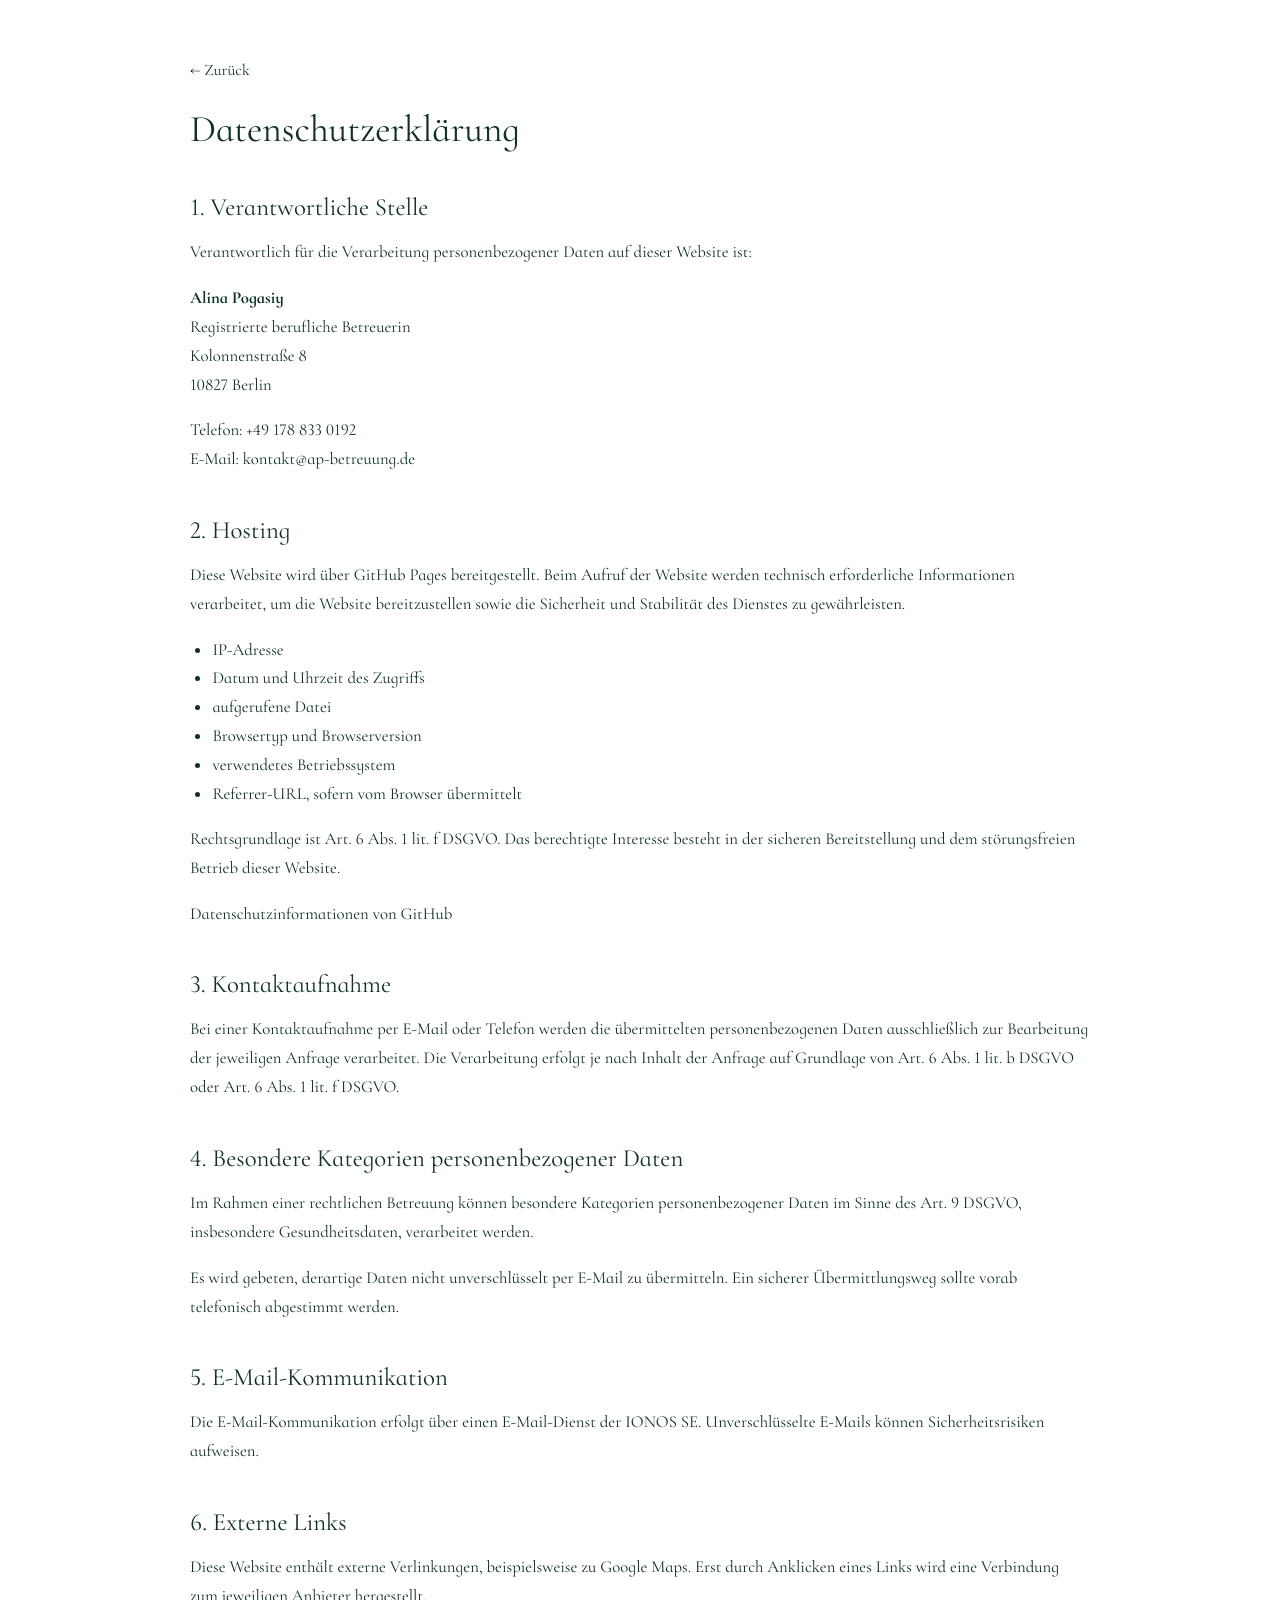
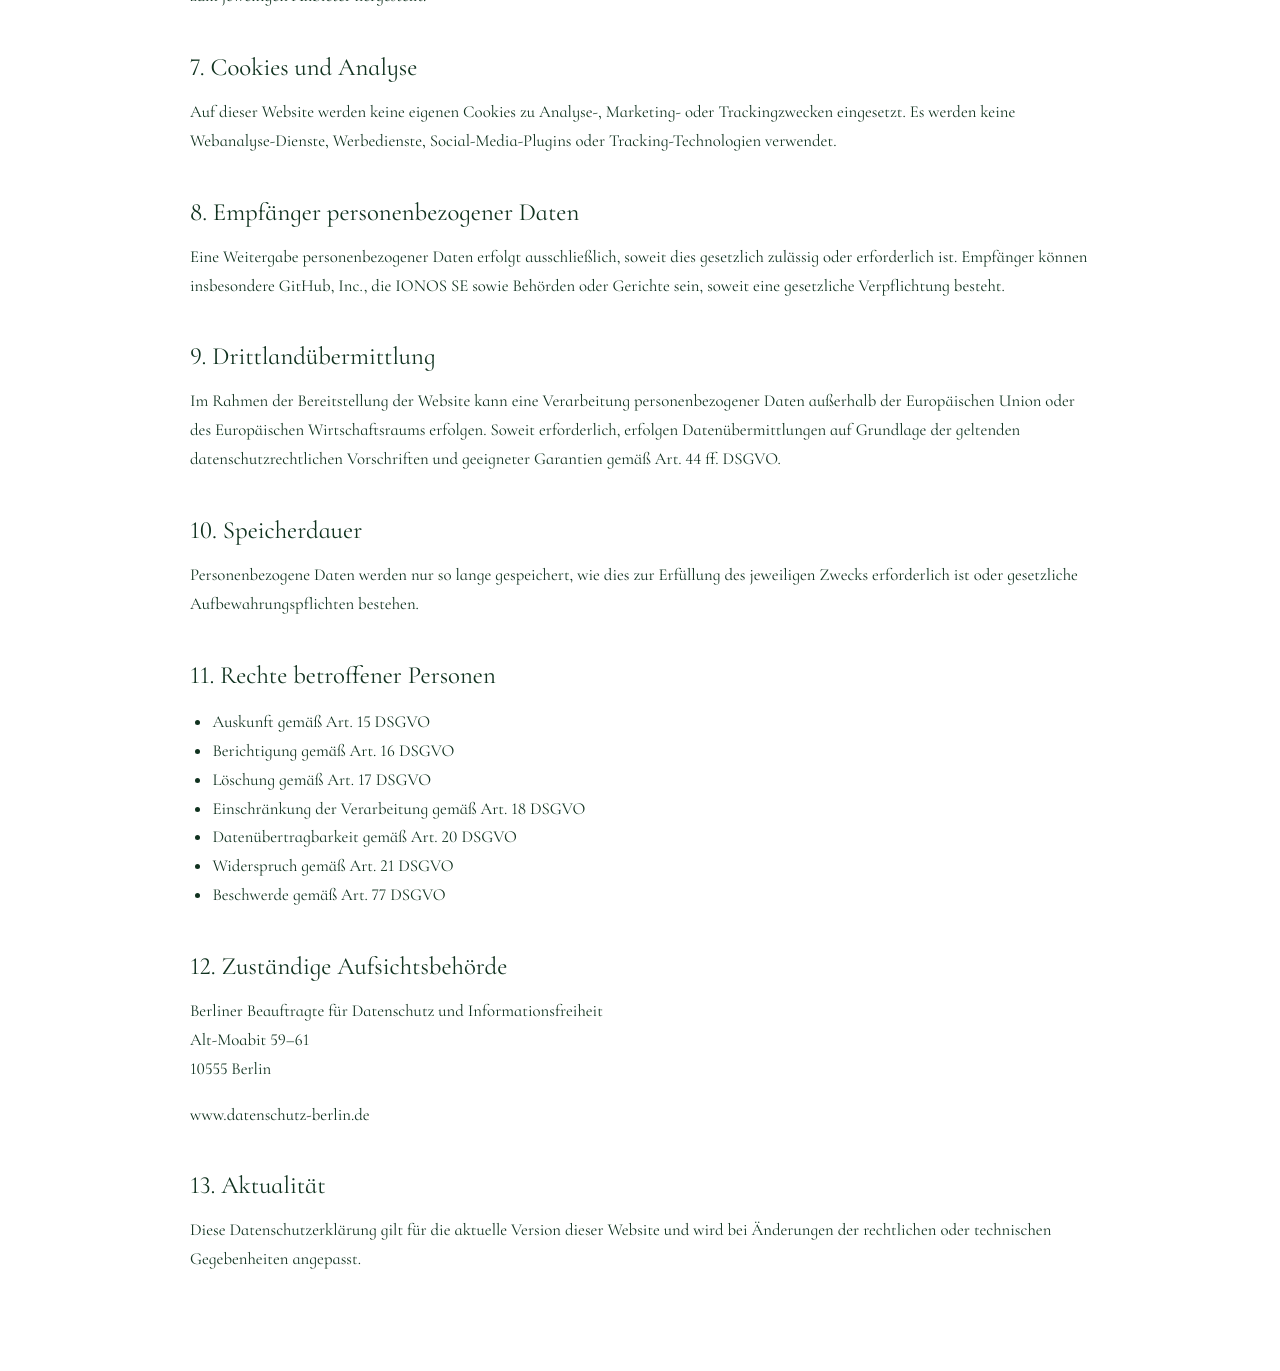
==== commit bb2560cd: "Add files via upload" ====
--- a/datenschutz.html
+++ b/datenschutz.html
@@ -22,7 +22,6 @@
 
     <h2>2. Hosting</h2>
     <p>Diese Website wird über GitHub Pages bereitgestellt. Beim Aufruf der Website werden technisch erforderliche Informationen verarbeitet, um die Website bereitzustellen sowie die Sicherheit und Stabilität des Dienstes zu gewährleisten.</p>
-    <p>Hierzu können insbesondere verarbeitet werden:</p>
     <ul>
       <li>IP-Adresse</li>
       <li>Datum und Uhrzeit des Zugriffs</li>
@@ -45,7 +44,7 @@
     <p>Die E-Mail-Kommunikation erfolgt über einen E-Mail-Dienst der IONOS SE. Unverschlüsselte E-Mails können Sicherheitsrisiken aufweisen.</p>
 
     <h2>6. Externe Links</h2>
-    <p>Diese Website enthält externe Verlinkungen, beispielsweise zu Google Maps. Erst durch Anklicken eines Links wird eine Verbindung zum jeweiligen Anbieter hergestellt. Für die dortige Datenverarbeitung sind die jeweiligen Betreiber verantwortlich.</p>
+    <p>Diese Website enthält externe Verlinkungen, beispielsweise zu Google Maps. Erst durch Anklicken eines Links wird eine Verbindung zum jeweiligen Anbieter hergestellt.</p>
 
     <h2>7. Cookies und Analyse</h2>
     <p>Auf dieser Website werden keine eigenen Cookies zu Analyse-, Marketing- oder Trackingzwecken eingesetzt. Es werden keine Webanalyse-Dienste, Werbedienste, Social-Media-Plugins oder Tracking-Technologien verwendet.</p>
--- a/style.css
+++ b/style.css
@@ -10,11 +10,13 @@
   --mint: #e4f8e9;
   --white: #ffffff;
   --ink: #10321f;
-  --line: rgba(16,50,31,.15);
+  --line: rgba(16, 50, 31, 0.14);
   --max: 1180px;
 }
 
-* {
+*,
+*::before,
+*::after {
   box-sizing: border-box;
 }
 
@@ -24,11 +26,12 @@
 
 body {
   margin: 0;
+  color: var(--ink);
   background: var(--mint);
-  color: var(--ink);
   font-family: "Cormorant Infant", Georgia, serif;
   font-weight: 400;
   -webkit-font-smoothing: antialiased;
+  text-rendering: geometricPrecision;
 }
 
 a {
@@ -41,118 +44,130 @@
   text-underline-offset: 4px;
 }
 
-/* Startbereich */
-.intro {
+p,
+h1,
+h2 {
+  margin-top: 0;
+}
+
+/* HERO */
+.hero {
   min-height: 100vh;
   display: flex;
   align-items: center;
-  padding: 56px 36px;
+  padding: 54px 36px;
   background: var(--mint);
 }
 
-.intro-inner {
+.hero__inner {
   width: min(100%, var(--max));
-  margin: auto;
-  display: grid;
-  grid-template-columns: minmax(0, 1.25fr) minmax(300px, .75fr);
-  gap: 90px;
+  margin: 0 auto;
+  display: grid;
+  grid-template-columns: minmax(0, 1.3fr) minmax(300px, 0.7fr);
+  gap: 88px;
   align-items: start;
 }
 
-h1 {
-  margin: 0 0 12px;
-  font-size: clamp(3.6rem, 6.4vw, 5.75rem);
+.hero__copy {
+  min-width: 0;
+}
+
+.hero h1 {
+  margin-bottom: 12px;
+  font-size: clamp(3.7rem, 6.5vw, 5.8rem);
   line-height: 1;
-  font-weight: 400;
-  letter-spacing: -.02em;
-}
-
-.role {
-  margin: 0 0 8px;
+  letter-spacing: -0.02em;
+  font-weight: 400;
+}
+
+.hero__role {
+  margin-bottom: 8px;
   font-size: clamp(1.65rem, 2.4vw, 2.25rem);
-}
-
-.qualification {
-  margin: 0;
-  font-size: clamp(1rem, 1.25vw, 1.18rem);
-}
-
-.intro-contact {
-  margin-top: 86px;
+  line-height: 1.1;
+}
+
+.hero__qualification {
+  margin-bottom: 0;
+  font-size: clamp(1rem, 1.3vw, 1.18rem);
+}
+
+.hero__contact {
+  margin-top: 88px;
   display: grid;
   gap: 20px;
   font-size: clamp(1.08rem, 1.45vw, 1.36rem);
   line-height: 1.4;
 }
 
-.intro-contact a {
+.hero__contact a {
   width: fit-content;
 }
 
-.intro-contact p {
-  margin: 0;
-}
-
-.intro-visuals {
+.hero__contact p {
+  margin-bottom: 0;
+}
+
+.hero__media {
   min-height: 610px;
   display: grid;
   grid-template-rows: auto 1fr auto;
   justify-items: center;
 }
 
-.portrait {
+.hero__portrait {
   width: 310px;
-  aspect-ratio: 1/1;
+  aspect-ratio: 1 / 1;
+  display: block;
   object-fit: cover;
   object-position: center top;
-  display: block;
-}
-
-.logo {
+}
+
+.hero__logo {
   width: 170px;
   max-height: 110px;
+  display: block;
   object-fit: contain;
   align-self: end;
-  display: block;
-}
-
-/* Inhaltsbereiche */
-.section {
-  padding: 120px 36px;
-}
-
-.section-white {
+}
+
+/* CONTENT SECTIONS */
+.content-section {
+  padding: 124px 36px;
+}
+
+.content-section--white {
   background: var(--white);
 }
 
-.section-green {
+.content-section--green {
   background: var(--mint);
 }
 
-.content-wrap {
+.content-section__inner {
   width: min(100%, var(--max));
-  margin: auto;
-}
-
-.content-wrap h2 {
-  margin: 0 0 38px;
-  font-size: clamp(2.35rem, 3.3vw, 3.35rem);
+  margin: 0 auto;
+}
+
+.content-section h2 {
+  margin-bottom: 38px;
+  font-size: clamp(2.35rem, 3.35vw, 3.4rem);
   line-height: 1.08;
-  font-weight: 400;
-}
-
-.text-block {
+  letter-spacing: -0.02em;
+  font-weight: 400;
+}
+
+.content-section__text {
   max-width: 760px;
 }
 
-.text-block > p {
-  margin: 0 0 24px;
+.content-section__text > p {
+  margin-bottom: 24px;
   font-size: clamp(1.15rem, 1.45vw, 1.36rem);
   line-height: 1.62;
 }
 
 .areas {
-  margin: 34px 0 0;
+  margin: 36px 0 0;
   padding: 0;
   list-style: none;
   display: grid;
@@ -170,16 +185,17 @@
   content: "•";
   position: absolute;
   left: 0;
+  top: 0;
 }
 
 .contact-grid {
-  margin-top: 46px;
-  display: grid;
-  grid-template-columns: repeat(2, minmax(0,1fr));
-  gap: 36px 52px;
-}
-
-.contact-grid div {
+  margin-top: 48px;
+  display: grid;
+  grid-template-columns: repeat(2, minmax(0, 1fr));
+  gap: 38px 54px;
+}
+
+.contact-grid > div {
   padding-top: 16px;
   border-top: 1px solid var(--line);
 }
@@ -187,26 +203,26 @@
 .contact-grid span {
   display: block;
   margin-bottom: 8px;
-  font-size: .88rem;
-  letter-spacing: .12em;
+  font-size: 0.88rem;
+  letter-spacing: 0.12em;
   text-transform: uppercase;
 }
 
 .contact-grid a,
 .contact-grid p {
-  margin: 0;
+  margin-bottom: 0;
   font-size: 1.16rem;
   line-height: 1.45;
 }
 
 .court-note {
-  margin-top: 48px !important;
+  margin-top: 50px !important;
   font-size: 1.06rem !important;
   font-style: italic;
 }
 
-footer {
-  padding: 38px 20px 44px;
+.site-footer {
+  padding: 38px 20px 46px;
   display: flex;
   justify-content: center;
   gap: 18px;
@@ -215,12 +231,11 @@
   font-size: 1.05rem;
 }
 
-/* Rechtliche Seiten */
+/* LEGAL PAGES */
 .legal-page {
   width: min(100% - 40px, 900px);
-  margin: auto;
+  margin: 0 auto;
   padding: 60px 0 80px;
-  color: var(--ink);
 }
 
 body:has(.legal-page) {
@@ -228,13 +243,16 @@
 }
 
 .legal-page h1 {
+  margin-bottom: 34px;
   font-size: 2.35rem;
-  margin-bottom: 34px;
+  line-height: 1.15;
+  font-weight: 400;
 }
 
 .legal-page h2 {
   margin: 42px 0 14px;
   font-size: 1.55rem;
+  line-height: 1.25;
   font-weight: 400;
 }
 
@@ -253,55 +271,56 @@
   margin-bottom: 28px;
 }
 
-/* Mobil */
+/* TABLET */
 @media (max-width: 820px) {
-  .intro {
+  .hero {
     min-height: auto;
     padding: 40px 22px 64px;
   }
 
-  .intro-inner {
+  .hero__inner {
     grid-template-columns: 1fr;
-    gap: 50px;
-  }
-
-  .intro-contact {
-    margin-top: 48px;
-  }
-
-  .intro-visuals {
+    gap: 52px;
+  }
+
+  .hero__contact {
+    margin-top: 50px;
+  }
+
+  .hero__media {
     min-height: auto;
-    grid-template-columns: minmax(0,1fr) 170px;
+    grid-template-columns: minmax(0, 1fr) 170px;
     grid-template-rows: auto;
     gap: 26px;
     align-items: end;
   }
 
-  .portrait,
-  .logo {
+  .hero__portrait,
+  .hero__logo {
     width: 100%;
   }
 
-  .section {
-    padding: 88px 22px;
-  }
-}
-
+  .content-section {
+    padding: 92px 22px;
+  }
+}
+
+/* MOBILE */
 @media (max-width: 560px) {
-  h1 {
+  .hero h1 {
     font-size: clamp(3rem, 14vw, 4.35rem);
   }
 
-  .intro-visuals,
+  .hero__media,
   .contact-grid {
     grid-template-columns: 1fr;
   }
 
-  .logo {
+  .hero__logo {
     width: 170px;
   }
 
-  .content-wrap h2 {
+  .content-section h2 {
     font-size: 2.25rem;
   }
 
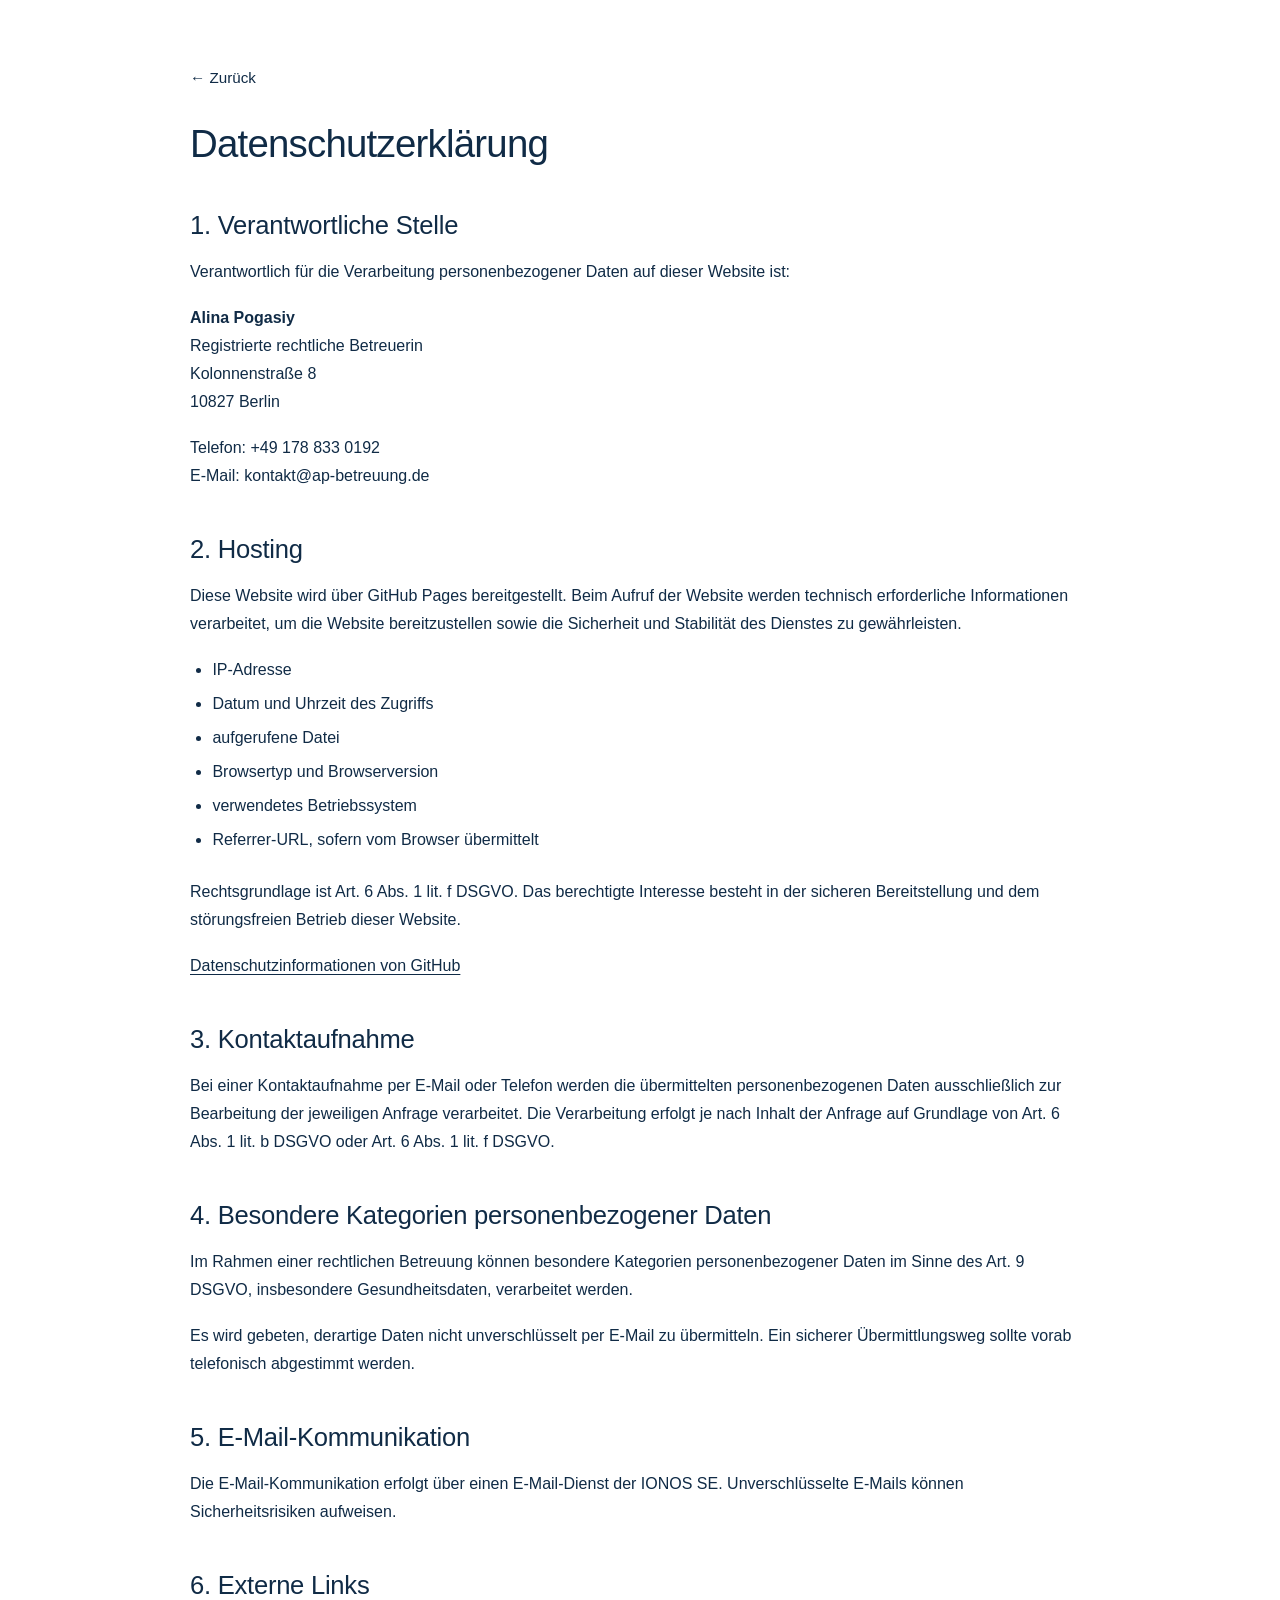
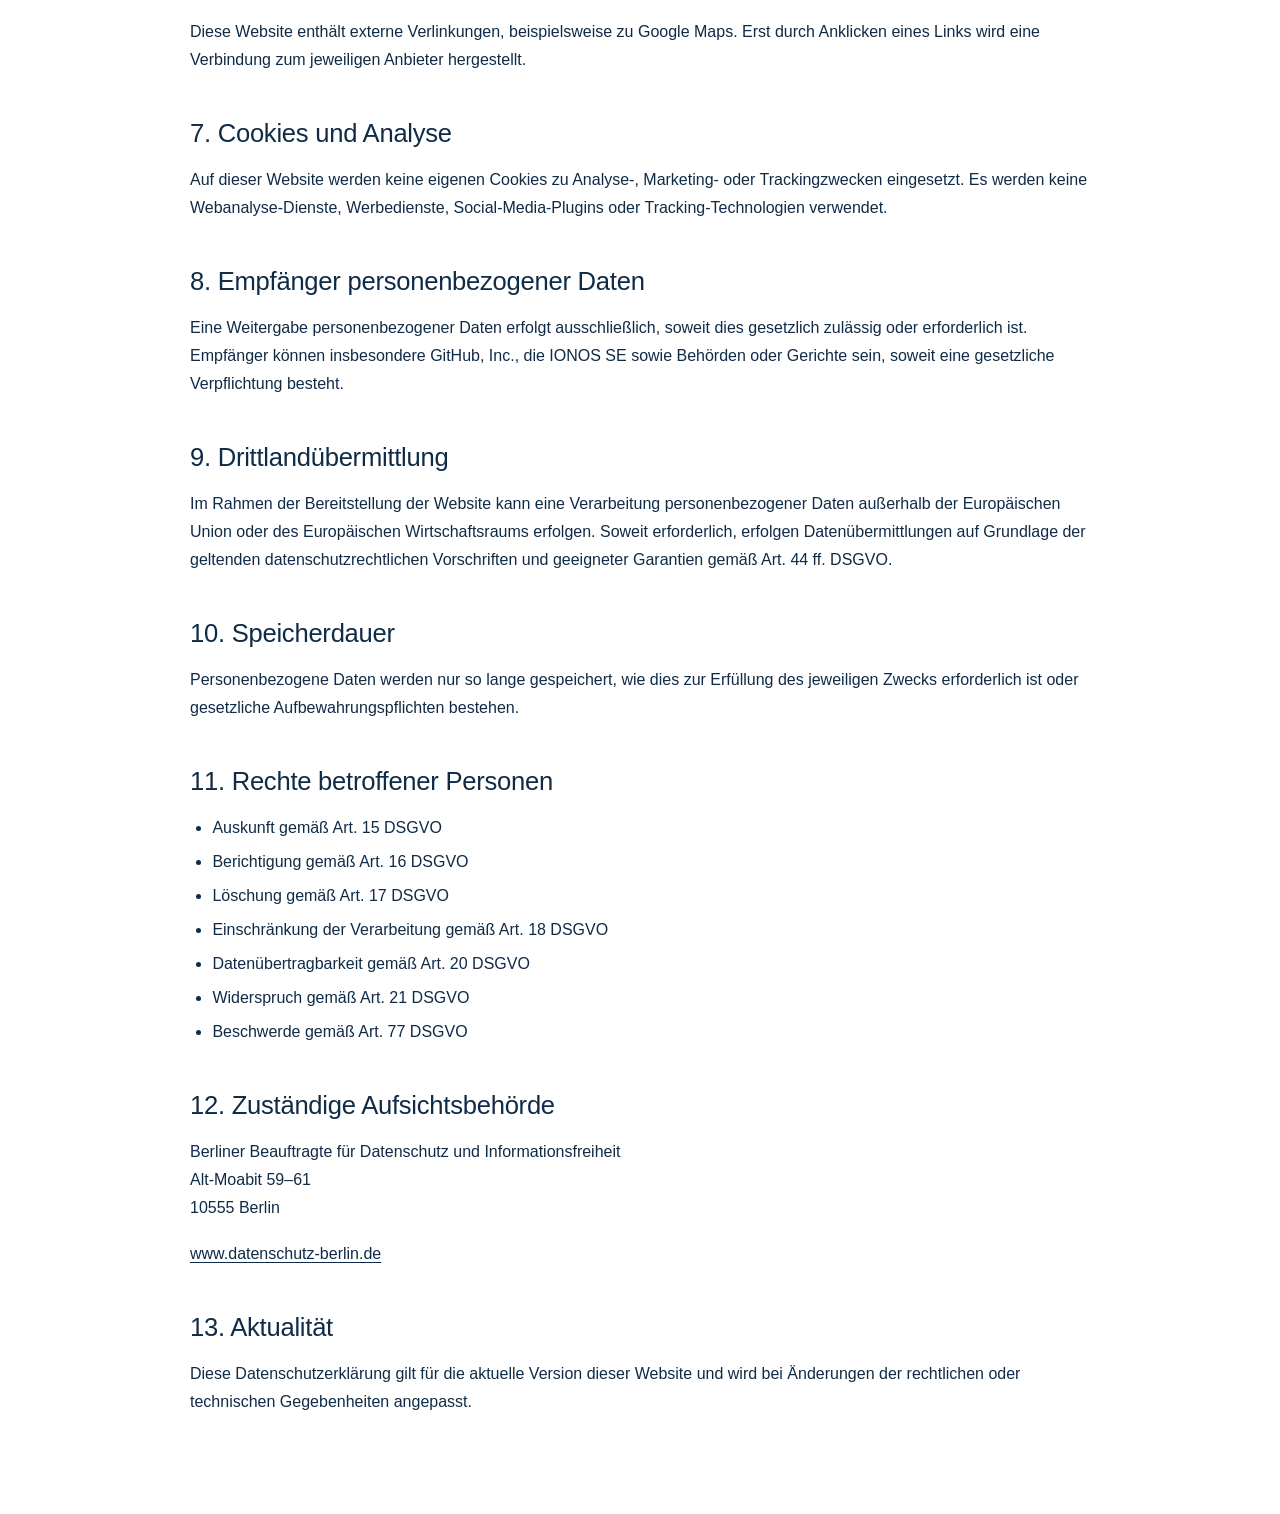
==== commit 90e03435: "Update datenschutz.html" ====
--- a/datenschutz.html
+++ b/datenschutz.html
@@ -4,17 +4,17 @@
   <meta charset="utf-8">
   <meta name="viewport" content="width=device-width, initial-scale=1">
   <title>Datenschutzerklärung | AP Betreuung</title>
-  <link rel="stylesheet" href="style.css">
+  <link rel="stylesheet" href="style.css?v=3">
 </head>
 <body>
   <main class="legal-page">
-    <a class="back-link" href="index.html">← Zurück</a>
+    <a class="back-link" href="./">← Zurück</a>
     <h1>Datenschutzerklärung</h1>
 
     <h2>1. Verantwortliche Stelle</h2>
     <p>Verantwortlich für die Verarbeitung personenbezogener Daten auf dieser Website ist:</p>
     <p><strong>Alina Pogasiy</strong><br>
-    Registrierte berufliche Betreuerin<br>
+    Registrierte rechtliche Betreuerin<br>
     Kolonnenstraße 8<br>
     10827 Berlin</p>
     <p>Telefon: +49 178 833 0192<br>
--- a/style.css
+++ b/style.css
@@ -1,331 +1,247 @@
+/* AP Rechtliche Betreuung – neues Branding
+   Montserrat wird lokal erwartet. Lege die Datei
+   Montserrat-VariableFont_wght.ttf in denselben Ordner. */
 @font-face {
-  font-family: "Cormorant Infant";
-  src: url("CormorantInfant-VariableFont_wght.ttf") format("truetype");
+  font-family: "Montserrat";
+  src: url("Montserrat-VariableFont_wght.ttf") format("truetype");
   font-weight: 100 900;
   font-style: normal;
   font-display: swap;
 }
 
 :root {
-  --mint: #e4f8e9;
+  --brand-bg: #f2f9ff;
   --white: #ffffff;
-  --ink: #10321f;
-  --line: rgba(16, 50, 31, 0.14);
+  --ink: #102b46;
+  --line: rgba(16, 43, 70, 0.16);
   --max: 1180px;
 }
 
-*,
-*::before,
-*::after {
-  box-sizing: border-box;
-}
-
-html {
-  scroll-behavior: smooth;
-}
-
+*, *::before, *::after { box-sizing: border-box; }
+html { scroll-behavior: smooth; }
 body {
   margin: 0;
   color: var(--ink);
-  background: var(--mint);
-  font-family: "Cormorant Infant", Georgia, serif;
+  background: var(--brand-bg);
+  font-family: "Montserrat", Arial, Helvetica, sans-serif;
   font-weight: 400;
   -webkit-font-smoothing: antialiased;
-  text-rendering: geometricPrecision;
-}
-
-a {
-  color: inherit;
-  text-decoration: none;
-}
-
-a:hover {
-  text-decoration: underline;
-  text-underline-offset: 4px;
-}
-
-p,
-h1,
-h2 {
-  margin-top: 0;
-}
-
-/* HERO */
-.hero {
+  text-rendering: optimizeLegibility;
+}
+a { color: inherit; text-decoration: none; }
+a:hover { text-decoration: underline; text-underline-offset: 4px; }
+h1, h2, p { margin-top: 0; }
+
+/* Kopfbereich – Struktur der bisherigen Seite bleibt erhalten */
+.intro {
   min-height: 100vh;
   display: flex;
   align-items: center;
-  padding: 54px 36px;
-  background: var(--mint);
-}
-
-.hero__inner {
+  padding: 58px 36px;
+  background: var(--brand-bg);
+}
+.intro__inner {
   width: min(100%, var(--max));
   margin: 0 auto;
   display: grid;
-  grid-template-columns: minmax(0, 1.3fr) minmax(300px, 0.7fr);
+  grid-template-columns: minmax(0, 1.28fr) minmax(320px, 0.72fr);
   gap: 88px;
   align-items: start;
 }
-
-.hero__copy {
-  min-width: 0;
-}
-
-.hero h1 {
-  margin-bottom: 12px;
-  font-size: clamp(3.7rem, 6.5vw, 5.8rem);
-  line-height: 1;
-  letter-spacing: -0.02em;
-  font-weight: 400;
-}
-
-.hero__role {
-  margin-bottom: 8px;
-  font-size: clamp(1.65rem, 2.4vw, 2.25rem);
-  line-height: 1.1;
-}
-
-.hero__qualification {
-  margin-bottom: 0;
-  font-size: clamp(1rem, 1.3vw, 1.18rem);
-}
-
-.hero__contact {
-  margin-top: 88px;
-  display: grid;
-  gap: 20px;
-  font-size: clamp(1.08rem, 1.45vw, 1.36rem);
-  line-height: 1.4;
-}
-
-.hero__contact a {
-  width: fit-content;
-}
-
-.hero__contact p {
-  margin-bottom: 0;
-}
-
-.hero__media {
-  min-height: 610px;
+.intro__text { display: grid; align-content: start; }
+h1 {
+  margin: 0 0 12px;
+  font-size: clamp(3.35rem, 5.8vw, 5.25rem);
+  line-height: 1.02;
+  letter-spacing: -0.035em;
+  font-weight: 500;
+}
+.intro__role {
+  margin-bottom: 10px;
+  font-size: clamp(1.55rem, 2.25vw, 2.1rem);
+  line-height: 1.15;
+  font-weight: 400;
+}
+.intro__qualification {
+  margin: 0;
+  font-size: clamp(.95rem, 1.15vw, 1.08rem);
+  line-height: 1.5;
+  font-weight: 400;
+}
+.intro__contact {
+  margin-top: 82px;
+  display: grid;
+  gap: 18px;
+  font-size: clamp(1rem, 1.3vw, 1.2rem);
+  line-height: 1.45;
+  font-weight: 500;
+}
+.intro__contact a { width: fit-content; }
+.intro__contact p { margin: 0; letter-spacing: .08em; font-weight: 400; }
+.intro__visuals {
   display: grid;
   grid-template-rows: auto 1fr auto;
   justify-items: center;
-}
-
-.hero__portrait {
-  width: 310px;
+  min-height: 610px;
+}
+.portrait {
+  grid-row: 1;
+  display: block;
+  width: 292px;
   aspect-ratio: 1 / 1;
+  object-fit: cover;
+  object-position: center 23%;
+  margin-top: 2px;
+}
+.logo {
+  grid-row: 3;
   display: block;
-  object-fit: cover;
-  object-position: center top;
-}
-
-.hero__logo {
-  width: 170px;
-  max-height: 110px;
-  display: block;
+  width: 210px;
+  max-height: 125px;
   object-fit: contain;
   align-self: end;
-}
-
-/* CONTENT SECTIONS */
-.content-section {
-  padding: 124px 36px;
-}
-
-.content-section--white {
-  background: var(--white);
-}
-
-.content-section--green {
-  background: var(--mint);
-}
-
-.content-section__inner {
+  margin-bottom: 4px;
+}
+
+/* Inhaltsbereiche */
+.section { padding: 132px 36px; }
+.section--white { background: var(--white); }
+.section--brand { background: var(--brand-bg); }
+.section__inner {
   width: min(100%, var(--max));
   margin: 0 auto;
-}
-
-.content-section h2 {
-  margin-bottom: 38px;
-  font-size: clamp(2.35rem, 3.35vw, 3.4rem);
-  line-height: 1.08;
-  letter-spacing: -0.02em;
-  font-weight: 400;
-}
-
-.content-section__text {
-  max-width: 760px;
-}
-
-.content-section__text > p {
-  margin-bottom: 24px;
-  font-size: clamp(1.15rem, 1.45vw, 1.36rem);
-  line-height: 1.62;
-}
-
+  display: grid;
+  grid-template-columns: 1fr;
+  gap: 42px;
+  align-items: start;
+}
+h2 {
+  margin: 0;
+  max-width: 100%;
+  font-size: clamp(2.15rem, 3vw, 3.05rem);
+  line-height: 1.12;
+  letter-spacing: -0.025em;
+  font-weight: 500;
+}
+.section__content { max-width: 760px; }
+.prose { display: grid; gap: 28px; }
+.prose p, .lead {
+  margin: 0;
+  font-size: clamp(1.05rem, 1.35vw, 1.22rem);
+  line-height: 1.75;
+  font-weight: 400;
+}
 .areas {
-  margin: 36px 0 0;
+  margin: 38px 0 0;
   padding: 0;
   list-style: none;
   display: grid;
   gap: 18px;
 }
-
 .areas li {
   position: relative;
-  padding-left: 24px;
-  font-size: clamp(1.08rem, 1.35vw, 1.28rem);
-  line-height: 1.45;
-}
-
-.areas li::before {
-  content: "•";
-  position: absolute;
-  left: 0;
-  top: 0;
-}
-
+  padding-left: 25px;
+  font-size: clamp(1.02rem, 1.25vw, 1.16rem);
+  line-height: 1.55;
+}
+.areas li::before { content: "•"; position: absolute; left: 0; top: 0; }
 .contact-grid {
-  margin-top: 48px;
+  margin-top: 50px;
   display: grid;
   grid-template-columns: repeat(2, minmax(0, 1fr));
-  gap: 38px 54px;
-}
-
-.contact-grid > div {
-  padding-top: 16px;
-  border-top: 1px solid var(--line);
-}
-
+  gap: 42px 56px;
+}
+.contact-grid div { padding-top: 18px; border-top: 1px solid var(--line); }
 .contact-grid span {
   display: block;
-  margin-bottom: 8px;
-  font-size: 0.88rem;
-  letter-spacing: 0.12em;
+  margin-bottom: 10px;
+  font-size: .78rem;
+  letter-spacing: .16em;
   text-transform: uppercase;
-}
-
-.contact-grid a,
-.contact-grid p {
-  margin-bottom: 0;
-  font-size: 1.16rem;
-  line-height: 1.45;
-}
-
+  font-weight: 500;
+}
+.contact-grid a, .contact-grid p {
+  margin: 0;
+  font-size: clamp(1rem, 1.15vw, 1.12rem);
+  line-height: 1.5;
+}
 .court-note {
-  margin-top: 50px !important;
-  font-size: 1.06rem !important;
+  margin: 58px 0 0;
+  max-width: 690px;
+  font-size: 1rem;
+  line-height: 1.65;
   font-style: italic;
 }
-
-.site-footer {
-  padding: 38px 20px 46px;
+.footer {
   display: flex;
   justify-content: center;
   gap: 18px;
+  padding: 40px 20px 48px;
   background: var(--white);
   border-top: 1px solid var(--line);
-  font-size: 1.05rem;
-}
-
-/* LEGAL PAGES */
+  font-size: .95rem;
+}
+
+/* Impressum und Datenschutz: Inhalt bleibt unverändert, nur Branding */
 .legal-page {
   width: min(100% - 40px, 900px);
+  min-height: 100vh;
   margin: 0 auto;
-  padding: 60px 0 80px;
-}
-
-body:has(.legal-page) {
+  padding: 64px 0 80px;
   background: var(--white);
-}
-
+  color: var(--ink);
+  line-height: 1.75;
+}
+body:has(.legal-page) { background: var(--white); }
 .legal-page h1 {
-  margin-bottom: 34px;
-  font-size: 2.35rem;
+  margin: 0 0 36px;
+  font-size: clamp(2rem, 4vw, 2.4rem);
   line-height: 1.15;
-  font-weight: 400;
-}
-
+  letter-spacing: -.02em;
+  font-weight: 500;
+}
 .legal-page h2 {
-  margin: 42px 0 14px;
-  font-size: 1.55rem;
+  margin: 44px 0 16px;
+  font-size: clamp(1.35rem, 2.5vw, 1.6rem);
   line-height: 1.25;
-  font-weight: 400;
-}
-
-.legal-page p,
-.legal-page li {
-  font-size: 1.05rem;
-  line-height: 1.72;
-}
-
-.legal-page ul {
-  padding-left: 1.4rem;
-}
-
-.back-link {
-  display: inline-block;
-  margin-bottom: 28px;
-}
-
-/* TABLET */
+  letter-spacing: -.01em;
+  font-weight: 500;
+}
+.legal-page p, .legal-page li { font-size: 1rem; line-height: 1.75; }
+.legal-page p { margin-bottom: 18px; }
+.legal-page ul { margin: 0 0 24px; padding-left: 1.4rem; }
+.legal-page li + li { margin-top: 6px; }
+.legal-page a { color: inherit; text-decoration: underline; text-underline-offset: 3px; }
+.back-link { display: inline-block; margin-bottom: 30px; font-size: .95rem; text-decoration: none !important; }
+.back-link:hover { text-decoration: underline !important; }
+
 @media (max-width: 820px) {
-  .hero {
+  .intro { min-height: auto; padding: 40px 22px 66px; }
+  .intro__inner { grid-template-columns: 1fr; gap: 54px; }
+  .intro__contact { margin-top: 50px; }
+  .intro__visuals {
     min-height: auto;
-    padding: 40px 22px 64px;
-  }
-
-  .hero__inner {
-    grid-template-columns: 1fr;
-    gap: 52px;
-  }
-
-  .hero__contact {
-    margin-top: 50px;
-  }
-
-  .hero__media {
-    min-height: auto;
-    grid-template-columns: minmax(0, 1fr) 170px;
+    grid-template-columns: minmax(0, 1fr) minmax(150px, .58fr);
     grid-template-rows: auto;
-    gap: 26px;
+    gap: 28px;
     align-items: end;
   }
-
-  .hero__portrait,
-  .hero__logo {
-    width: 100%;
-  }
-
-  .content-section {
-    padding: 92px 22px;
-  }
-}
-
-/* MOBILE */
+  .portrait, .logo { grid-row: auto; width: 100%; margin: 0; }
+  .portrait { aspect-ratio: 4 / 5; object-position: center 24%; }
+  .logo { max-width: 220px; justify-self: center; }
+  .section { padding: 96px 22px; }
+  .section__inner { gap: 34px; }
+  .contact-grid { grid-template-columns: 1fr; }
+}
+
 @media (max-width: 560px) {
-  .hero h1 {
-    font-size: clamp(3rem, 14vw, 4.35rem);
-  }
-
-  .hero__media,
-  .contact-grid {
-    grid-template-columns: 1fr;
-  }
-
-  .hero__logo {
-    width: 170px;
-  }
-
-  .content-section h2 {
-    font-size: 2.25rem;
-  }
-
-  .legal-page {
-    width: min(100% - 28px, 900px);
-    padding-top: 36px;
-  }
-}
+  h1 { font-size: clamp(2.8rem, 13vw, 4rem); }
+  .intro__role { font-size: 1.4rem; }
+  .intro__visuals { grid-template-columns: 1fr; gap: 36px; }
+  .portrait { width: min(100%, 360px); justify-self: start; aspect-ratio: 4 / 5; }
+  .logo { width: 190px; justify-self: start; }
+  h2 { font-size: 2rem; }
+  .legal-page { width: min(100% - 28px, 900px); padding: 36px 0 56px; }
+  .legal-page h1 { margin-bottom: 28px; }
+  .legal-page h2 { margin-top: 34px; }
+}
